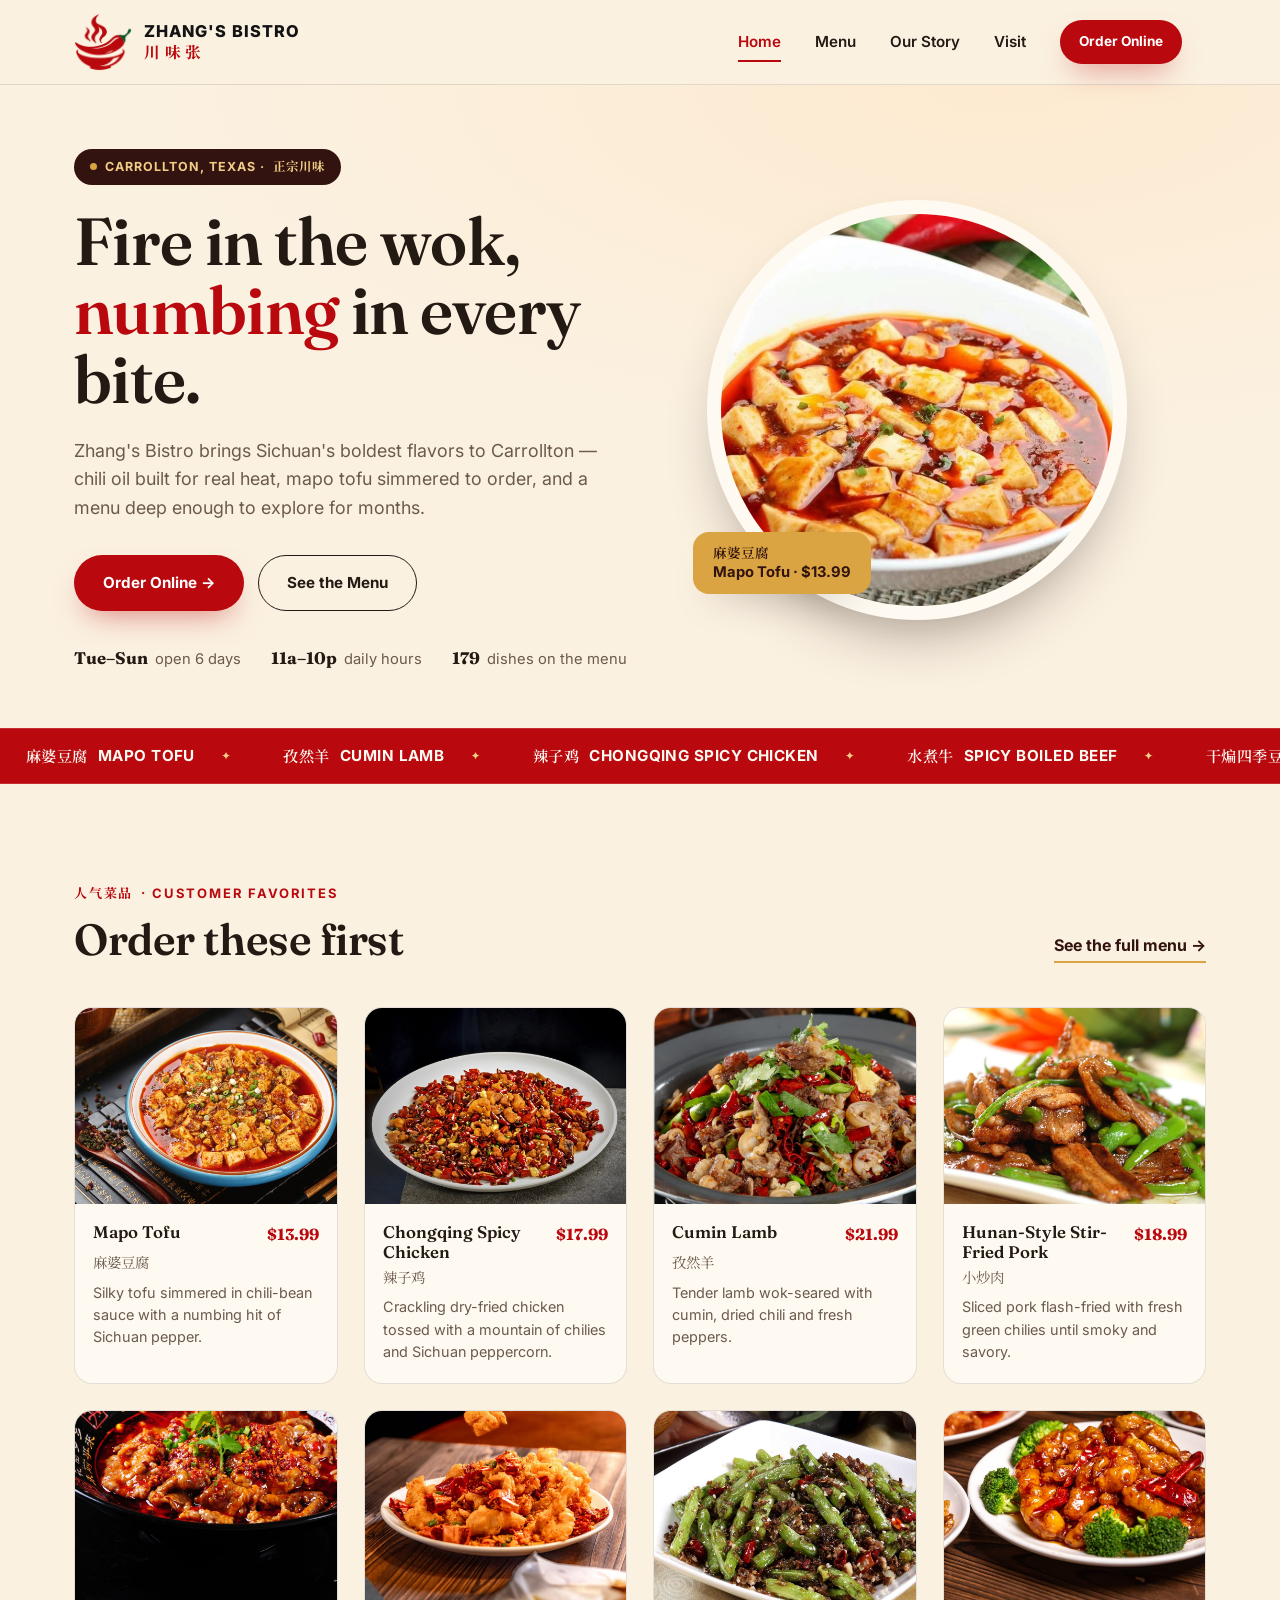
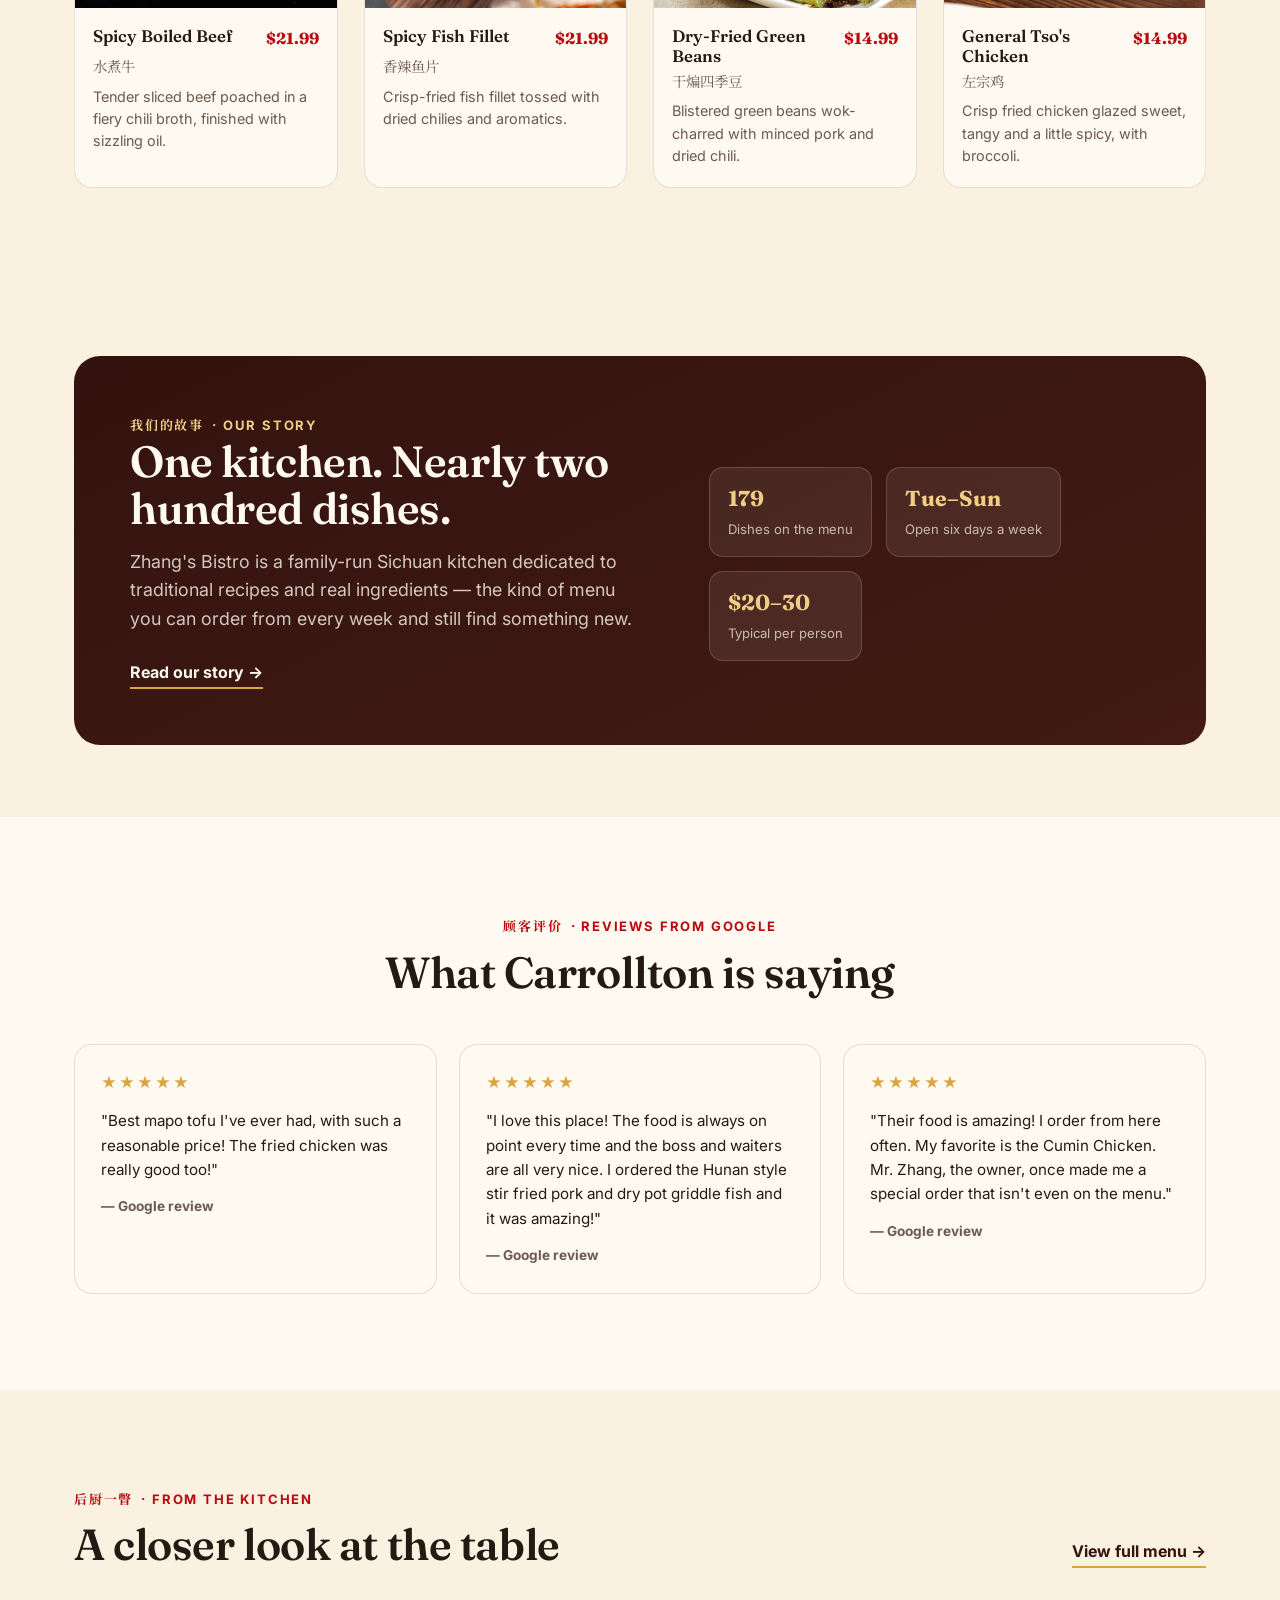
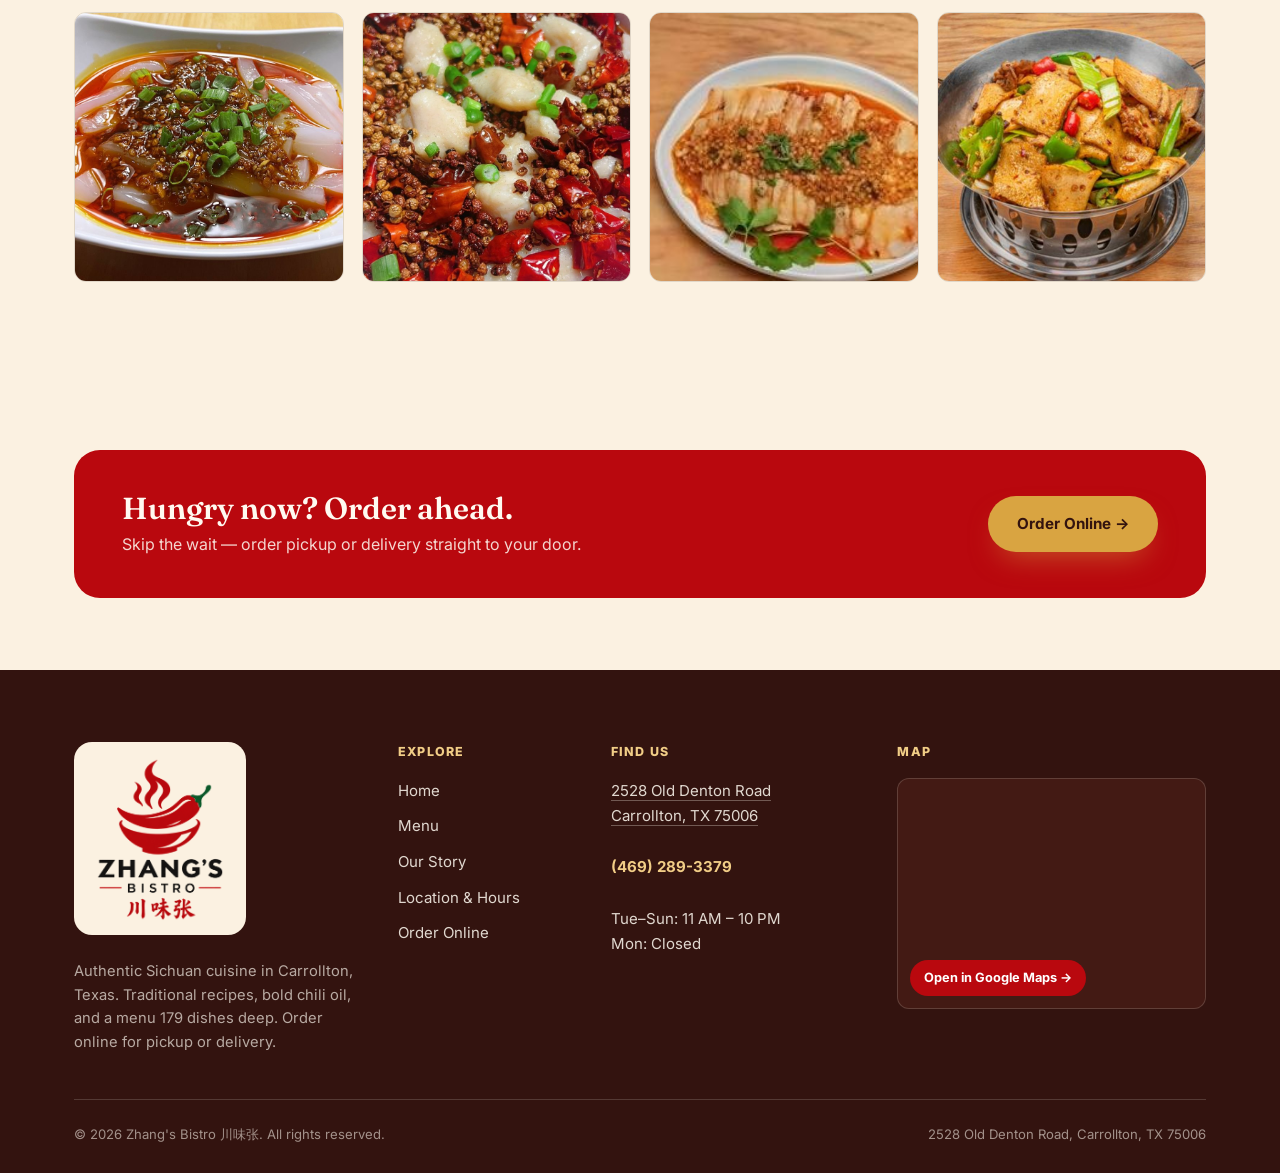
==== index.html @ 2bf32a10 "Add Zhang's Bistro website redesign Static four-page site (home, menu, story, visit) modeled on hans" ====
<!doctype html>
<html lang="en">
<head>
<meta charset="UTF-8" />
<meta name="viewport" content="width=device-width, initial-scale=1.0" />
<title>Zhang's Bistro 川味张 | Authentic Sichuan Cuisine in Carrollton, TX</title>
<meta name="description" content="Zhang's Bistro 川味张 serves bold, authentic Sichuan cuisine in Carrollton, TX — mapo tofu, Chongqing spicy chicken, dry pot and 175+ dishes made to order. Order pickup & delivery online." />
<meta property="og:title" content="Zhang's Bistro 川味张 — Authentic Sichuan Cuisine in Carrollton, TX" />
<meta property="og:description" content="Bold, numbing-spicy Sichuan cooking in Carrollton, TX. 179 dishes, made to order." />
<meta property="og:image" content="assets/img/table-spread.jpg" />
<meta property="og:type" content="website" />
<link rel="icon" type="image/png" href="assets/img/favicon.png" />
<link rel="apple-touch-icon" href="assets/img/apple-touch-icon.png" />
<link rel="preconnect" href="https://fonts.googleapis.com" />
<link rel="preconnect" href="https://fonts.gstatic.com" crossorigin />
<link href="https://fonts.googleapis.com/css2?family=Fraunces:opsz,wght@9..144,500;9..144,600;9..144,700&family=Inter:wght@400;500;600;700;800&family=Noto+Serif+SC:wght@500;600;700&display=swap" rel="stylesheet" />
<link rel="stylesheet" href="css/styles.css" />
</head>
<body>

<header class="site-header">
  <div class="container">
    <a href="index.html" class="brand">
      <img src="assets/img/logo-mark.png" class="brand-logo" alt="" width="239" height="240" />
      <span class="brand-word">
        <strong>Zhang's Bistro</strong>
        <span class="cn">川味张</span>
      </span>
    </a>
    <nav class="main-nav" id="mainNav">
      <a href="index.html" class="is-active">Home</a>
      <a href="menu.html">Menu</a>
      <a href="story.html">Our Story</a>
      <a href="visit.html">Visit</a>
      <a href="https://order.mealkeyway.com/customer/release/index?mid=464632736e67496e446a6e6770706831645a4e5344513d3d#/main" class="btn btn-primary btn-sm" target="_blank" rel="noopener">Order Online</a>
    </nav>
    <div class="header-actions">
      <a href="https://order.mealkeyway.com/customer/release/index?mid=464632736e67496e446a6e6770706831645a4e5344513d3d#/main" class="btn btn-primary btn-sm header-order" target="_blank" rel="noopener">Order Online</a>
      <button class="nav-toggle" id="navToggle" aria-label="Toggle menu" aria-expanded="false">
        <svg viewBox="0 0 24 24" fill="none" stroke="currentColor" stroke-width="2"><line x1="3" y1="6" x2="21" y2="6"/><line x1="3" y1="12" x2="21" y2="12"/><line x1="3" y1="18" x2="21" y2="18"/></svg>
      </button>
    </div>
  </div>
</header>

<section class="hero">
  <div class="container">
    <div class="hero-copy">
      <span class="badge-pill"><span class="dot"></span>CARROLLTON, TEXAS · <span class="cn">正宗川味</span></span>
      <h1>Fire in the wok, <span class="accent">numbing</span> in every bite.</h1>
      <p class="lede">Zhang's Bistro brings Sichuan's boldest flavors to Carrollton — chili oil built for real heat, mapo tofu simmered to order, and a menu deep enough to explore for months.</p>
      <div class="hero-ctas">
        <a href="https://order.mealkeyway.com/customer/release/index?mid=464632736e67496e446a6e6770706831645a4e5344513d3d#/main" class="btn btn-primary" target="_blank" rel="noopener">Order Online →</a>
        <a href="menu.html" class="btn btn-outline">See the Menu</a>
      </div>
      <div class="hero-stats">
        <span class="stat"><strong>Tue–Sun</strong> open 6 days</span>
        <span class="stat"><strong>11a–10p</strong> daily hours</span>
        <span class="stat"><strong>179</strong> dishes on the menu</span>
      </div>
    </div>
    <div class="hero-visual">
      <div class="hero-photo-ring">
        <img src="assets/img/mapo-tofu.jpg" alt="Mapo tofu at Zhang's Bistro, simmered in chili bean sauce" width="1000" height="750" />
      </div>
      <div class="hero-tag"><span class="cn">麻婆豆腐</span><span>Mapo Tofu · $13.99</span></div>
    </div>
  </div>
</section>

<div class="ticker" aria-hidden="true">
  <div class="ticker-track">
    <span><span class="cn">麻婆豆腐</span>MAPO TOFU</span>
    <span><span class="cn">孜然羊</span>CUMIN LAMB</span>
    <span><span class="cn">辣子鸡</span>CHONGQING SPICY CHICKEN</span>
    <span><span class="cn">水煮牛</span>SPICY BOILED BEEF</span>
    <span><span class="cn">干煸四季豆</span>DRY-FRIED GREEN BEANS</span>
    <span><span class="cn">担担面</span>DAN DAN NOODLES</span>
    <span><span class="cn">麻婆豆腐</span>MAPO TOFU</span>
    <span><span class="cn">孜然羊</span>CUMIN LAMB</span>
    <span><span class="cn">辣子鸡</span>CHONGQING SPICY CHICKEN</span>
    <span><span class="cn">水煮牛</span>SPICY BOILED BEEF</span>
    <span><span class="cn">干煸四季豆</span>DRY-FRIED GREEN BEANS</span>
    <span><span class="cn">担担面</span>DAN DAN NOODLES</span>
  </div>
</div>

<section class="section" id="favorites">
  <div class="container">
    <div class="section-head">
      <div>
        <span class="eyebrow"><span class="cn">人气菜品</span> · Customer Favorites</span>
        <h2>Order these first</h2>
      </div>
      <a href="menu.html" class="link-underline">See the full menu →</a>
    </div>

    <div class="dish-grid">
      <article class="dish-card">
        <div class="dish-card-photo">
          <img src="assets/img/dishes/mapo-tofu.jpg" alt="Mapo tofu in chili-bean sauce topped with scallions" loading="lazy" width="1000" height="750" />
        </div>
        <div class="dish-card-body">
          <div class="dish-card-title"><h3>Mapo Tofu</h3><span class="price">$13.99</span></div>
          <p class="dish-card-cn cn">麻婆豆腐</p>
          <p>Silky tofu simmered in chili-bean sauce with a numbing hit of Sichuan pepper.</p>
        </div>
      </article>

      <article class="dish-card">
        <div class="dish-card-photo">
          <img src="assets/img/dishes/chongqing-spicy-chicken.jpg" alt="Chongqing spicy chicken buried in dried red chilies" loading="lazy" width="1000" height="750" />
        </div>
        <div class="dish-card-body">
          <div class="dish-card-title"><h3>Chongqing Spicy Chicken</h3><span class="price">$17.99</span></div>
          <p class="dish-card-cn cn">辣子鸡</p>
          <p>Crackling dry-fried chicken tossed with a mountain of chilies and Sichuan peppercorn.</p>
        </div>
      </article>

      <article class="dish-card">
        <div class="dish-card-photo">
          <img src="assets/img/dishes/cumin-lamb.jpg" alt="Cumin lamb with dried chilies, peppers and cilantro" loading="lazy" width="1000" height="750" />
        </div>
        <div class="dish-card-body">
          <div class="dish-card-title"><h3>Cumin Lamb</h3><span class="price">$21.99</span></div>
          <p class="dish-card-cn cn">孜然羊</p>
          <p>Tender lamb wok-seared with cumin, dried chili and fresh peppers.</p>
        </div>
      </article>

      <article class="dish-card">
        <div class="dish-card-photo">
          <img src="assets/img/dishes/hunan-stir-fried-pork.jpg" alt="Hunan-style stir-fried pork with green chilies" loading="lazy" width="1000" height="750" />
        </div>
        <div class="dish-card-body">
          <div class="dish-card-title"><h3>Hunan-Style Stir-Fried Pork</h3><span class="price">$18.99</span></div>
          <p class="dish-card-cn cn">小炒肉</p>
          <p>Sliced pork flash-fried with fresh green chilies until smoky and savory.</p>
        </div>
      </article>

      <article class="dish-card">
        <div class="dish-card-photo">
          <img src="assets/img/dishes/spicy-boiled-beef.jpg" alt="Spicy boiled beef in red chili broth" loading="lazy" width="1000" height="750" />
        </div>
        <div class="dish-card-body">
          <div class="dish-card-title"><h3>Spicy Boiled Beef</h3><span class="price">$21.99</span></div>
          <p class="dish-card-cn cn">水煮牛</p>
          <p>Tender sliced beef poached in a fiery chili broth, finished with sizzling oil.</p>
        </div>
      </article>

      <article class="dish-card">
        <div class="dish-card-photo">
          <img src="assets/img/dishes/spicy-fish-fillet.jpg" alt="Crisp-fried spicy fish fillet with dried chilies" loading="lazy" width="1000" height="750" />
        </div>
        <div class="dish-card-body">
          <div class="dish-card-title"><h3>Spicy Fish Fillet</h3><span class="price">$21.99</span></div>
          <p class="dish-card-cn cn">香辣鱼片</p>
          <p>Crisp-fried fish fillet tossed with dried chilies and aromatics.</p>
        </div>
      </article>

      <article class="dish-card">
        <div class="dish-card-photo">
          <img src="assets/img/dishes/dry-fried-green-beans.jpg" alt="Dry-fried green beans with minced pork and dried chili" loading="lazy" width="1000" height="750" />
        </div>
        <div class="dish-card-body">
          <div class="dish-card-title"><h3>Dry-Fried Green Beans</h3><span class="price">$14.99</span></div>
          <p class="dish-card-cn cn">干煸四季豆</p>
          <p>Blistered green beans wok-charred with minced pork and dried chili.</p>
        </div>
      </article>

      <article class="dish-card">
        <div class="dish-card-photo">
          <img src="assets/img/dishes/general-tsos-chicken.jpg" alt="General Tso's chicken with broccoli" loading="lazy" width="1000" height="750" />
        </div>
        <div class="dish-card-body">
          <div class="dish-card-title"><h3>General Tso's Chicken</h3><span class="price">$14.99</span></div>
          <p class="dish-card-cn cn">左宗鸡</p>
          <p>Crisp fried chicken glazed sweet, tangy and a little spicy, with broccoli.</p>
        </div>
      </article>
    </div>
  </div>
</section>

<section class="section-tight">
  <div class="container">
    <div class="band-deep story-band">
      <div>
        <span class="eyebrow eyebrow--on-deep"><span class="cn">我们的故事</span> · Our Story</span>
        <h2>One kitchen. Nearly two hundred dishes.</h2>
        <p class="lede">Zhang's Bistro is a family-run Sichuan kitchen dedicated to traditional recipes and real ingredients — the kind of menu you can order from every week and still find something new.</p>
        <a href="story.html" class="link-underline link-underline--light">Read our story →</a>
      </div>
      <div class="story-stats">
        <div class="story-stat"><strong>179</strong><span>Dishes on the menu</span></div>
        <div class="story-stat"><strong>Tue–Sun</strong><span>Open six days a week</span></div>
        <div class="story-stat"><strong>$20–30</strong><span>Typical per person</span></div>
      </div>
    </div>
  </div>
</section>

<section class="section bg-paper">
  <div class="container">
    <div class="section-head-center">
      <span class="eyebrow"><span class="cn">顾客评价</span> · Reviews from Google</span>
      <h2>What Carrollton is saying</h2>
    </div>
    <div class="testimonial-grid">
      <div class="testimonial-card">
        <div class="stars">★★★★★</div>
        <p>"Best mapo tofu I've ever had, with such a reasonable price! The fried chicken was really good too!"</p>
        <cite>— Google review</cite>
      </div>
      <div class="testimonial-card">
        <div class="stars">★★★★★</div>
        <p>"I love this place! The food is always on point every time and the boss and waiters are all very nice. I ordered the Hunan style stir fried pork and dry pot griddle fish and it was amazing!"</p>
        <cite>— Google review</cite>
      </div>
      <div class="testimonial-card">
        <div class="stars">★★★★★</div>
        <p>"Their food is amazing! I order from here often. My favorite is the Cumin Chicken. Mr. Zhang, the owner, once made me a special order that isn't even on the menu."</p>
        <cite>— Google review</cite>
      </div>
    </div>
  </div>
</section>

<section class="section">
  <div class="container">
    <div class="section-head">
      <div>
        <span class="eyebrow"><span class="cn">后厨一瞥</span> · From the Kitchen</span>
        <h2>A closer look at the table</h2>
      </div>
      <a href="menu.html" class="link-underline">View full menu →</a>
    </div>
    <div class="gallery-grid">
      <a href="assets/img/liangfen.jpg" target="_blank" rel="noopener"><img src="assets/img/liangfen.jpg" alt="Sichuan-style liangfen mung bean jelly in chili oil" loading="lazy" /></a>
      <a href="assets/img/fish-fillet-hot-chili-oil.jpg" target="_blank" rel="noopener"><img src="assets/img/fish-fillet-hot-chili-oil.jpg" alt="Fish fillet buried in hot chili oil and Sichuan peppercorn" loading="lazy" /></a>
      <a href="assets/img/sliced-pork-belly.jpg" target="_blank" rel="noopener"><img src="assets/img/sliced-pork-belly.jpg" alt="Sliced pork belly with garlic chili sauce" loading="lazy" /></a>
      <a href="assets/img/dry-pot-tofu.jpg" target="_blank" rel="noopener"><img src="assets/img/dry-pot-tofu.jpg" alt="Dry pot shredded tofu with peppers" loading="lazy" /></a>
    </div>
  </div>
</section>

<section class="section-tight">
  <div class="container">
    <div class="cta-banner">
      <div>
        <h3>Hungry now? Order ahead.</h3>
        <p>Skip the wait — order pickup or delivery straight to your door.</p>
      </div>
      <a href="https://order.mealkeyway.com/customer/release/index?mid=464632736e67496e446a6e6770706831645a4e5344513d3d#/main" class="btn btn-gold" target="_blank" rel="noopener">Order Online →</a>
    </div>
  </div>
</section>

<footer class="site-footer">
  <div class="container">
    <div class="footer-grid">
      <div class="footer-brand">
        <a href="index.html" class="footer-logo"><img src="assets/img/logo-full.png" alt="Zhang's Bistro 川味张" width="560" height="713" loading="lazy" /></a>
        <p>Authentic Sichuan cuisine in Carrollton, Texas. Traditional recipes, bold chili oil, and a menu 179 dishes deep. Order online for pickup or delivery.</p>
      </div>
      <div class="footer-col">
        <h4>Explore</h4>
        <ul>
          <li><a href="index.html">Home</a></li>
          <li><a href="menu.html">Menu</a></li>
          <li><a href="story.html">Our Story</a></li>
          <li><a href="visit.html">Location &amp; Hours</a></li>
          <li><a href="https://order.mealkeyway.com/customer/release/index?mid=464632736e67496e446a6e6770706831645a4e5344513d3d#/main" target="_blank" rel="noopener">Order Online</a></li>
        </ul>
      </div>
      <div class="footer-col">
        <h4>Find Us</h4>
        <address>
          <a href="https://maps.google.com/?cid=12278787416581285066" target="_blank" rel="noopener">2528 Old Denton Road<br />Carrollton, TX 75006</a><br /><br />
          <a class="tel" href="tel:+14692893379">(469) 289-3379</a><br /><br />
          Tue–Sun: 11 AM – 10 PM<br />
          Mon: Closed
        </address>
      </div>
      <div class="footer-col">
        <h4>Map</h4>
        <div class="footer-map">
          <iframe src="https://maps.google.com/maps?cid=12278787416581285066&amp;output=embed" title="Map of Zhang's Bistro, 2528 Old Denton Road, Carrollton, TX" loading="lazy" tabindex="-1" aria-hidden="true" referrerpolicy="no-referrer-when-downgrade"></iframe>
          <a class="footer-map-link" href="https://maps.google.com/?cid=12278787416581285066" target="_blank" rel="noopener" aria-label="Open Zhang's Bistro in Google Maps"><span>Open in Google Maps →</span></a>
        </div>
      </div>
    </div>
    <div class="footer-bottom">
      <span>© 2026 Zhang's Bistro 川味张. All rights reserved.</span>
      <span>2528 Old Denton Road, Carrollton, TX 75006</span>
    </div>
  </div>
</footer>

<script src="js/main.js"></script>
</body>
</html>
---- css/styles.css ----
/* ==========================================================================
   Zhang's Bistro 川味张 — design system
   ========================================================================== */

:root {
  --cream: #fbf1e1;
  --cream-2: #f5e6cd;
  --paper: #fffaf1;
  --ink: #241a14;
  --ink-soft: #6b5a4d;
  --ink-faint: #9c897a;
  --red: #b9080e;
  --red-dark: #8a060b;
  --red-wash: #f6e2df;
  --gold: #d9a441;
  --gold-soft: #f1cd86;
  --deep: #33130f;
  --deep-2: #431a14;
  --white: #ffffff;
  --line: rgba(36, 26, 20, 0.12);
  --line-deep: rgba(255, 250, 241, 0.16);
  --shadow: 0 18px 40px -22px rgba(36, 20, 14, 0.35);
  --shadow-lg: 0 30px 60px -24px rgba(36, 20, 14, 0.45);
  --radius-lg: 26px;
  --radius-md: 18px;
  --radius-sm: 12px;
  --container: 1180px;
  --font-display: "Fraunces", "Noto Serif SC", serif;
  --font-body: "Inter", "Noto Sans SC", system-ui, sans-serif;
  --font-cn: "Noto Serif SC", serif;
}

/* ---------------------------------- reset ---------------------------------- */
*,
*::before,
*::after {
  box-sizing: border-box;
}

html {
  scroll-behavior: smooth;
  overflow-x: hidden;
}

body {
  margin: 0;
  background: var(--cream);
  color: var(--ink);
  font-family: var(--font-body);
  font-size: 16px;
  line-height: 1.6;
  -webkit-font-smoothing: antialiased;
  overflow-x: hidden;
  width: 100%;
}

img {
  max-width: 100%;
  display: block;
}

a {
  color: inherit;
  text-decoration: none;
}

ul {
  margin: 0;
  padding: 0;
  list-style: none;
}

h1, h2, h3, h4, p {
  margin: 0;
}

button {
  font: inherit;
  cursor: pointer;
}

.cn {
  font-family: var(--font-cn);
}

.container {
  width: 100%;
  max-width: var(--container);
  margin: 0 auto;
  padding: 0 24px;
}

section {
  position: relative;
}

/* ---------------------------------- type ---------------------------------- */

.eyebrow {
  display: inline-flex;
  align-items: center;
  gap: 8px;
  font-family: var(--font-body);
  font-size: 13px;
  font-weight: 700;
  letter-spacing: 0.14em;
  text-transform: uppercase;
  color: var(--red);
}

.eyebrow--on-deep {
  color: var(--gold-soft);
}

h1, .h1 {
  font-family: var(--font-display);
  font-weight: 600;
  line-height: 1.04;
  letter-spacing: -0.01em;
  font-size: clamp(2.6rem, 5.2vw, 4.6rem);
}

h2, .h2 {
  font-family: var(--font-display);
  font-weight: 600;
  line-height: 1.08;
  letter-spacing: -0.01em;
  font-size: clamp(2rem, 3.4vw, 2.9rem);
}

h3, .h3 {
  font-family: var(--font-display);
  font-weight: 600;
  line-height: 1.2;
  font-size: clamp(1.2rem, 1.6vw, 1.45rem);
}

.lede {
  font-size: clamp(1.05rem, 1.4vw, 1.2rem);
  color: var(--ink-soft);
  max-width: 46ch;
}

.accent {
  color: var(--red);
}

.accent-gold {
  color: var(--gold);
}

/* ---------------------------------- buttons ---------------------------------- */

.btn {
  display: inline-flex;
  align-items: center;
  justify-content: center;
  gap: 8px;
  padding: 15px 28px;
  border-radius: 999px;
  font-weight: 700;
  font-size: 0.95rem;
  border: 1.5px solid transparent;
  transition: transform 0.18s ease, box-shadow 0.18s ease, background-color 0.18s ease, color 0.18s ease;
  white-space: nowrap;
}

.btn:hover {
  transform: translateY(-2px);
}

.btn-primary {
  background: var(--red);
  color: var(--white);
  box-shadow: 0 14px 30px -12px rgba(185, 8, 14, 0.5);
}

.btn-primary:hover {
  background: var(--red-dark);
}

.btn-outline {
  background: transparent;
  border-color: var(--ink);
  color: var(--ink);
}

.btn-outline:hover {
  background: var(--ink);
  color: var(--cream);
}

.btn-outline-light {
  background: transparent;
  border-color: rgba(255, 250, 241, 0.5);
  color: var(--paper);
}

.btn-outline-light:hover {
  background: var(--paper);
  color: var(--deep);
}

.btn-gold {
  background: var(--gold);
  color: var(--deep);
  box-shadow: 0 14px 30px -12px rgba(217, 164, 65, 0.55);
}

.btn-gold:hover {
  background: var(--gold-soft);
}

.btn-sm {
  padding: 10px 18px;
  font-size: 0.85rem;
}

.link-underline {
  font-weight: 700;
  color: var(--deep);
  border-bottom: 2px solid var(--gold);
  padding-bottom: 2px;
}

.link-underline--light {
  color: var(--paper);
}

/* ---------------------------------- header ---------------------------------- */

.site-header {
  position: sticky;
  top: 0;
  z-index: 100;
  background: rgba(251, 241, 225, 0.97);
  border-bottom: 1px solid var(--line);
}

.site-header .container {
  display: flex;
  align-items: center;
  justify-content: space-between;
  gap: 24px;
  height: 84px;
}

.brand {
  display: flex;
  align-items: center;
  gap: 12px;
  min-width: 0;
  flex: 1 1 auto;
}

.brand-logo {
  width: 58px;
  height: auto;
  flex-shrink: 0;
}

.brand-word {
  display: flex;
  flex-direction: column;
  gap: 2px;
  line-height: 1.1;
  min-width: 0;
  white-space: nowrap;
}

.brand-word strong {
  font-family: var(--font-body);
  font-size: 1.02rem;
  font-weight: 800;
  letter-spacing: 0.06em;
  text-transform: uppercase;
  color: #131313;
}

.brand-word .cn {
  font-size: 0.98rem;
  font-weight: 700;
  letter-spacing: 0.3em;
  color: var(--red);
}

.header-actions {
  flex-shrink: 0;
}

@media (max-width: 480px) {
  .site-header .container {
    height: auto;
    padding: 12px 16px;
    gap: 8px;
  }

  .brand {
    gap: 7px;
  }

  .brand-logo {
    width: 42px;
  }

  .brand-word strong {
    font-size: 0.8rem;
    letter-spacing: 0.03em;
  }

  .brand-word .cn {
    font-size: 0.8rem;
  }

  .header-actions {
    gap: 8px;
    flex-shrink: 0;
  }

  .header-actions .btn-primary.header-order {
    padding: 9px 14px;
    font-size: 0.78rem;
  }

  .nav-toggle {
    width: 36px;
    height: 36px;
  }

  .nav-toggle svg {
    width: 17px;
    height: 17px;
  }
}

.main-nav {
  display: flex;
  align-items: center;
  gap: 34px;
}

.main-nav a:not(.btn) {
  font-weight: 600;
  font-size: 0.95rem;
  color: var(--ink);
  position: relative;
  padding: 6px 0;
}

.main-nav a.is-active {
  color: var(--red);
}

.main-nav a:not(.btn)::after {
  content: "";
  position: absolute;
  left: 0;
  right: 0;
  bottom: -2px;
  height: 2px;
  background: var(--red);
  transform: scaleX(0);
  transform-origin: left;
  transition: transform 0.2s ease;
}

.main-nav a:not(.btn):hover::after,
.main-nav a.is-active::after {
  transform: scaleX(1);
}

.header-actions {
  display: flex;
  align-items: center;
  gap: 18px;
}

.header-actions .btn-primary.header-order {
  display: none;
}

.nav-toggle {
  display: none;
  width: 44px;
  height: 44px;
  border-radius: 50%;
  border: 1.5px solid var(--line);
  background: transparent;
  align-items: center;
  justify-content: center;
}

.nav-toggle svg {
  width: 20px;
  height: 20px;
}

@media (max-width: 900px) {
  .main-nav {
    position: fixed;
    inset: 84px 0 0 0;
    background: var(--cream);
    flex-direction: column;
    justify-content: flex-start;
    align-items: stretch;
    padding: 28px 24px;
    gap: 6px;
    transform: translateX(100%);
    transition: transform 0.28s ease;
    overflow-y: auto;
  }

  .main-nav.is-open {
    transform: translateX(0);
  }

  .main-nav a:not(.btn) {
    padding: 14px 4px;
    border-bottom: 1px solid var(--line);
    font-size: 1.05rem;
  }

  .main-nav .btn {
    margin-top: 14px;
    align-self: flex-start;
  }

  .header-actions .btn-primary.header-order {
    display: inline-flex;
  }

  .nav-toggle {
    display: inline-flex;
  }
}

/* ---------------------------------- hero ---------------------------------- */

.hero {
  padding: 64px 0 56px;
  background: radial-gradient(120% 100% at 78% 0%, #fdead0 0%, var(--cream) 55%);
  overflow: hidden;
}

.hero .container {
  display: grid;
  grid-template-columns: 1.08fr 0.92fr;
  gap: 48px;
  align-items: center;
}

.badge-pill {
  display: inline-flex;
  align-items: center;
  gap: 8px;
  background: var(--deep);
  color: var(--gold-soft);
  padding: 8px 16px;
  border-radius: 999px;
  font-size: 0.78rem;
  font-weight: 700;
  letter-spacing: 0.08em;
  text-transform: uppercase;
  margin-bottom: 22px;
}

.badge-pill .dot {
  width: 7px;
  height: 7px;
  border-radius: 50%;
  background: var(--gold);
}

.hero h1 {
  margin-bottom: 22px;
}

.hero .lede {
  margin-bottom: 32px;
  max-width: 50ch;
}

.hero-ctas {
  display: flex;
  gap: 14px;
  flex-wrap: wrap;
  margin-bottom: 34px;
}

.hero-stats {
  display: flex;
  flex-wrap: wrap;
  gap: 22px 30px;
}

.hero-stats .stat {
  display: flex;
  align-items: baseline;
  gap: 7px;
  font-size: 0.92rem;
  color: var(--ink-soft);
}

.hero-stats strong {
  font-family: var(--font-display);
  color: var(--ink);
  font-size: 1.05rem;
}

.hero-visual {
  position: relative;
  justify-self: center;
}

.hero-photo-ring {
  width: min(420px, 100%);
  aspect-ratio: 1 / 1;
  border-radius: 50%;
  padding: 14px;
  background: var(--paper);
  box-shadow: var(--shadow-lg);
  position: relative;
}

.hero-photo-ring img {
  width: 100%;
  height: 100%;
  object-fit: cover;
  border-radius: 50%;
}

.hero-tag {
  position: absolute;
  left: -14px;
  bottom: 26px;
  background: var(--gold);
  color: var(--deep);
  padding: 12px 20px;
  border-radius: 16px;
  font-weight: 700;
  font-size: 0.92rem;
  box-shadow: var(--shadow);
  display: flex;
  flex-direction: column;
  gap: 2px;
  line-height: 1.3;
}

.hero-tag .cn {
  font-size: 0.85rem;
  font-weight: 600;
}

@media (max-width: 980px) {
  .hero .container {
    grid-template-columns: 1fr;
  }

  .hero-visual {
    order: -1;
    margin-bottom: 8px;
  }

  .hero-photo-ring {
    width: min(320px, 78vw);
  }
}

/* ---------------------------------- ticker ---------------------------------- */

.ticker {
  background: var(--red);
  color: var(--paper);
  overflow: hidden;
  white-space: nowrap;
  border-top: 1px solid rgba(255, 255, 255, 0.15);
  border-bottom: 1px solid rgba(255, 255, 255, 0.15);
}

.ticker-track {
  display: inline-flex;
  align-items: center;
  animation: ticker 34s linear infinite;
  padding: 15px 0;
}

.ticker-track > span {
  display: inline-flex;
  align-items: center;
  font-weight: 700;
  font-size: 0.95rem;
  letter-spacing: 0.03em;
  padding: 0 26px;
  text-transform: uppercase;
}

.ticker-track > span .cn {
  font-weight: 600;
  margin-right: 10px;
  text-transform: none;
}

.ticker-track > span::after {
  content: "✦";
  margin-left: 26px;
  color: var(--gold-soft);
  font-size: 0.75rem;
}

@keyframes ticker {
  from { transform: translateX(0); }
  to { transform: translateX(-50%); }
}

@media (prefers-reduced-motion: reduce) {
  .ticker-track {
    animation: none;
  }
}

/* ---------------------------------- section shells ---------------------------------- */

.section {
  padding: 96px 0;
}

.section-tight {
  padding: 72px 0;
}

.section-head {
  display: flex;
  align-items: flex-end;
  justify-content: space-between;
  gap: 24px;
  margin-bottom: 44px;
  flex-wrap: wrap;
}

.section-head h2 {
  margin-top: 10px;
}

.section-head-center {
  text-align: center;
  max-width: 620px;
  margin: 0 auto 48px;
}

.section-head-center .eyebrow {
  justify-content: center;
}

.section-head-center h2 {
  margin-top: 10px;
}

/* ---------------------------------- dish cards ---------------------------------- */

.dish-grid {
  display: grid;
  grid-template-columns: repeat(4, 1fr);
  gap: 26px;
}

.dish-card {
  background: var(--paper);
  border-radius: var(--radius-md);
  overflow: hidden;
  border: 1px solid var(--line);
  transition: transform 0.22s ease, box-shadow 0.22s ease;
  display: flex;
  flex-direction: column;
}

.dish-card:hover {
  transform: translateY(-6px);
  box-shadow: var(--shadow);
}

.dish-card-photo {
  aspect-ratio: 4 / 3;
  overflow: hidden;
  position: relative;
}

.dish-card-photo img {
  width: 100%;
  height: 100%;
  object-fit: cover;
}

.dish-card-body {
  padding: 18px 18px 20px;
  display: flex;
  flex-direction: column;
  gap: 8px;
  flex: 1;
}

.dish-card-title {
  display: flex;
  justify-content: space-between;
  align-items: flex-start;
  gap: 10px;
}

.dish-card-title h3 {
  font-size: 1.05rem;
}

.dish-card-title .price {
  font-family: var(--font-display);
  font-weight: 700;
  color: var(--red);
  white-space: nowrap;
}

.dish-card-cn {
  font-size: 0.82rem;
  color: var(--ink-faint);
  margin-top: -4px;
}

.dish-card-body p {
  font-size: 0.9rem;
  color: var(--ink-soft);
  line-height: 1.55;
}

@media (max-width: 980px) {
  .dish-grid {
    grid-template-columns: repeat(2, 1fr);
  }
}

@media (max-width: 560px) {
  .dish-grid {
    grid-template-columns: 1fr;
  }
}

/* ---------------------------------- deep band (story / cta) ---------------------------------- */

.band-deep {
  background: linear-gradient(155deg, var(--deep) 0%, var(--deep-2) 100%);
  color: var(--paper);
  border-radius: var(--radius-lg);
}

.story-band {
  padding: 56px;
  display: grid;
  grid-template-columns: 1.1fr 0.9fr;
  gap: 40px;
  align-items: center;
}

.story-band .lede {
  color: rgba(255, 250, 241, 0.78);
}

.story-band h2 {
  color: var(--paper);
  margin-bottom: 16px;
}

.story-stats {
  display: flex;
  gap: 14px;
  flex-wrap: wrap;
  margin-top: 26px;
}

.story-stat {
  background: rgba(255, 250, 241, 0.08);
  border: 1px solid var(--line-deep);
  border-radius: 14px;
  padding: 14px 18px;
  min-width: 128px;
}

.story-stat strong {
  display: block;
  font-family: var(--font-display);
  color: var(--gold-soft);
  font-size: 1.35rem;
}

.story-stat span {
  font-size: 0.82rem;
  color: rgba(255, 250, 241, 0.7);
}

.story-band .link-underline {
  display: inline-block;
  margin-top: 26px;
}

@media (max-width: 900px) {
  .story-band {
    grid-template-columns: 1fr;
    padding: 40px 26px;
  }
}

/* ---------------------------------- testimonials ---------------------------------- */

.testimonial-grid {
  display: grid;
  grid-template-columns: repeat(3, 1fr);
  gap: 22px;
}

.testimonial-card {
  background: var(--paper);
  border: 1px solid var(--line);
  border-radius: var(--radius-md);
  padding: 26px;
  display: flex;
  flex-direction: column;
  gap: 14px;
}

.stars {
  color: var(--gold);
  letter-spacing: 2px;
  font-size: 0.95rem;
}

.testimonial-card p {
  font-size: 0.95rem;
  color: var(--ink);
  line-height: 1.6;
}

.testimonial-card cite {
  font-style: normal;
  font-weight: 700;
  font-size: 0.85rem;
  color: var(--ink-soft);
}

@media (max-width: 900px) {
  .testimonial-grid {
    grid-template-columns: 1fr;
  }
}

/* ---------------------------------- gallery ---------------------------------- */

.gallery-grid {
  display: grid;
  grid-template-columns: repeat(4, 1fr);
  gap: 18px;
}

.gallery-grid a {
  display: block;
  border-radius: var(--radius-sm);
  overflow: hidden;
  aspect-ratio: 1 / 1;
  border: 1px solid var(--line);
}

.gallery-grid img {
  width: 100%;
  height: 100%;
  object-fit: cover;
  transition: transform 0.4s ease;
}

.gallery-grid a:hover img {
  transform: scale(1.06);
}

@media (max-width: 900px) {
  .gallery-grid {
    grid-template-columns: repeat(2, 1fr);
  }
}

/* ---------------------------------- footer ---------------------------------- */

.site-footer {
  background: var(--deep);
  color: rgba(255, 250, 241, 0.85);
  padding: 72px 0 28px;
}

.footer-grid {
  display: grid;
  grid-template-columns: 1.15fr 0.7fr 1fr 1.25fr;
  gap: 40px;
  padding-bottom: 44px;
  border-bottom: 1px solid var(--line-deep);
}

.footer-logo {
  display: inline-block;
  background: var(--cream);
  border-radius: var(--radius-md);
  padding: 16px 22px 14px;
}

.footer-logo img {
  width: 128px;
  height: auto;
}

.footer-brand p {
  font-size: 0.92rem;
  line-height: 1.6;
  max-width: 34ch;
  color: rgba(255, 250, 241, 0.65);
  margin-top: 18px;
}

.footer-col address a:not(.tel) {
  color: inherit;
  border-bottom: 1px solid rgba(255, 250, 241, 0.3);
}

.footer-col address a:not(.tel):hover {
  color: var(--gold-soft);
  border-color: var(--gold-soft);
}

.footer-map {
  position: relative;
  display: block;
  border-radius: var(--radius-sm);
  overflow: hidden;
  aspect-ratio: 4 / 3;
  background: var(--deep-2);
  border: 1px solid var(--line-deep);
}

.footer-map iframe {
  width: 100%;
  height: 100%;
  border: 0;
  pointer-events: none;
}

.footer-map-link {
  position: absolute;
  inset: 0;
  display: flex;
  align-items: flex-end;
  justify-content: flex-start;
  padding: 12px;
  transition: background-color 0.2s ease;
}

.footer-map-link span {
  background: var(--red);
  color: var(--white);
  font-size: 0.8rem;
  font-weight: 700;
  padding: 8px 14px;
  border-radius: 999px;
  box-shadow: var(--shadow);
  transition: transform 0.2s ease;
}

.footer-map-link:hover {
  background: rgba(51, 19, 15, 0.12);
}

.footer-map-link:hover span {
  transform: translateY(-2px);
}

.footer-map-link:focus-visible {
  outline: 3px solid var(--gold-soft);
  outline-offset: -3px;
}

.footer-col h4 {
  font-family: var(--font-body);
  font-size: 0.78rem;
  font-weight: 800;
  letter-spacing: 0.1em;
  text-transform: uppercase;
  color: var(--gold-soft);
  margin-bottom: 16px;
}

.footer-col ul li {
  margin-bottom: 10px;
}

.footer-col ul a {
  font-size: 0.94rem;
  color: rgba(255, 250, 241, 0.85);
}

.footer-col ul a:hover {
  color: var(--gold-soft);
}

.footer-col address {
  font-style: normal;
  font-size: 0.94rem;
  line-height: 1.7;
}

.footer-col .tel {
  color: var(--gold-soft);
  font-weight: 700;
}

.footer-bottom {
  display: flex;
  justify-content: space-between;
  align-items: center;
  flex-wrap: wrap;
  gap: 10px;
  padding-top: 24px;
  font-size: 0.82rem;
  color: rgba(255, 250, 241, 0.55);
}

.footer-bottom a {
  color: rgba(255, 250, 241, 0.55);
}

.footer-bottom a:hover {
  color: var(--gold-soft);
}

@media (max-width: 1100px) {
  .footer-grid {
    grid-template-columns: 1fr 1fr;
    gap: 36px;
  }
}

@media (max-width: 640px) {
  .footer-grid {
    grid-template-columns: 1fr;
    gap: 32px;
  }
}

/* ---------------------------------- cta banner ---------------------------------- */

.cta-banner {
  background: var(--red);
  border-radius: var(--radius-lg);
  padding: 40px 48px;
  display: flex;
  align-items: center;
  justify-content: space-between;
  gap: 24px;
  flex-wrap: wrap;
  color: var(--paper);
}

.cta-banner h3 {
  color: var(--paper);
  font-size: clamp(1.4rem, 2.4vw, 1.9rem);
}

.cta-banner p {
  color: rgba(255, 250, 241, 0.85);
  margin-top: 6px;
}

/* ---------------------------------- page hero (interior pages) ---------------------------------- */

.page-hero {
  padding: 64px 0 48px;
  background: radial-gradient(120% 140% at 50% 0%, #fdead0 0%, var(--cream) 60%);
  text-align: center;
}

.page-hero .eyebrow {
  justify-content: center;
}

.page-hero h1 {
  margin: 14px auto 18px;
  max-width: 18ch;
}

.page-hero .lede {
  margin: 0 auto 28px;
  max-width: 56ch;
  text-align: center;
}

.page-hero-ctas {
  display: flex;
  justify-content: center;
  gap: 14px;
  flex-wrap: wrap;
}

/* ---------------------------------- menu page ---------------------------------- */

.menu-jump {
  position: sticky;
  top: 84px;
  z-index: 40;
  background: var(--cream);
  border-bottom: 1px solid var(--line);
  padding: 16px 0;
}

.menu-jump-list {
  display: flex;
  gap: 10px;
  overflow-x: auto;
  scrollbar-width: none;
  padding-bottom: 2px;
}

.menu-jump-list::-webkit-scrollbar {
  display: none;
}

.menu-jump-list a {
  flex-shrink: 0;
  padding: 9px 16px;
  border-radius: 999px;
  border: 1.5px solid var(--line);
  font-size: 0.85rem;
  font-weight: 700;
  color: var(--ink-soft);
  white-space: nowrap;
}

.menu-jump-list a:hover,
.menu-jump-list a.is-active {
  border-color: var(--red);
  color: var(--red);
  background: var(--red-wash);
}

.menu-categories {
  columns: 3;
  column-gap: 26px;
  padding: 64px 0 20px;
}

@media (max-width: 1100px) {
  .menu-categories {
    columns: 2;
  }
}

@media (max-width: 700px) {
  .menu-categories {
    columns: 1;
  }
}

.menu-category {
  break-inside: avoid;
  margin-bottom: 26px;
  display: inline-block;
  width: 100%;
  background: var(--paper);
  border-radius: var(--radius-md);
  border: 1px solid var(--line);
  overflow: hidden;
}

.menu-category-head {
  background: var(--deep);
  color: var(--paper);
  padding: 14px 20px;
  display: flex;
  align-items: center;
  justify-content: space-between;
  font-family: var(--font-display);
  font-weight: 700;
  font-size: 1.05rem;
}

.menu-category-head .cn {
  color: var(--gold-soft);
  font-size: 0.95rem;
}

.menu-item-list {
  padding: 6px 20px 16px;
}

.menu-item {
  display: flex;
  align-items: baseline;
  justify-content: space-between;
  gap: 10px;
  padding: 12px 0;
  border-bottom: 1px dashed var(--line);
}

.menu-item:last-child {
  border-bottom: none;
}

.menu-item-name {
  display: flex;
  flex-direction: column;
  gap: 3px;
}

.menu-item-en {
  font-weight: 600;
  font-size: 0.96rem;
  display: flex;
  align-items: center;
  gap: 8px;
  flex-wrap: wrap;
}

.menu-item-cn {
  font-size: 0.86rem;
  font-weight: 500;
  color: var(--ink-soft);
  letter-spacing: 0.04em;
}

.menu-item.is-sold-out .menu-item-name,
.menu-item.is-sold-out .menu-item-cn,
.menu-item.is-sold-out .menu-item-price {
  color: var(--ink-faint);
}

.pop-flag {
  font-size: 0.62rem;
  font-weight: 800;
  letter-spacing: 0.04em;
  text-transform: uppercase;
  color: var(--red);
  background: var(--red-wash);
  padding: 2px 7px;
  border-radius: 999px;
}

.soldout-flag {
  font-size: 0.62rem;
  font-weight: 800;
  letter-spacing: 0.04em;
  text-transform: uppercase;
  color: var(--ink-faint);
  background: var(--line);
  padding: 2px 7px;
  border-radius: 999px;
}

.menu-item-price {
  font-family: var(--font-display);
  font-weight: 700;
  color: var(--red);
  white-space: nowrap;
}

.menu-note {
  max-width: var(--container);
  margin: 0 auto;
  padding: 0 24px 10px;
  color: var(--ink-faint);
  font-size: 0.85rem;
}

/* ---------------------------------- story page ---------------------------------- */

.story-hero {
  padding: 30px 0 80px;
}

.story-hero .container {
  display: grid;
  grid-template-columns: 1fr 1fr;
  gap: 50px;
  align-items: center;
}

.story-copy p {
  margin-bottom: 18px;
  color: var(--ink-soft);
}

.story-copy blockquote {
  margin: 26px 0;
  padding-left: 18px;
  border-left: 3px solid var(--red);
}

.story-copy blockquote p.cn {
  font-size: 1.15rem;
  color: var(--ink);
  margin-bottom: 4px;
}

.story-copy blockquote span {
  font-size: 0.88rem;
  color: var(--ink-faint);
}

.story-photo {
  position: relative;
  border-radius: var(--radius-lg);
  overflow: hidden;
  box-shadow: var(--shadow-lg);
}

.story-photo img {
  width: 100%;
  height: 100%;
  object-fit: cover;
}

.story-photo .hero-tag {
  left: auto;
  right: 20px;
  bottom: 20px;
}

@media (max-width: 900px) {
  .story-hero .container {
    grid-template-columns: 1fr;
  }
}

.timeline-grid {
  display: grid;
  grid-template-columns: repeat(3, 1fr);
  gap: 20px;
}

.timeline-card {
  background: var(--paper);
  border: 1px solid var(--line);
  border-radius: var(--radius-md);
  padding: 22px;
}

.timeline-card .tag {
  color: var(--red);
  font-weight: 800;
  font-size: 0.8rem;
  letter-spacing: 0.05em;
  text-transform: uppercase;
}

.timeline-card h3 {
  margin: 10px 0 8px;
}

.timeline-card p {
  color: var(--ink-soft);
  font-size: 0.92rem;
}

@media (max-width: 900px) {
  .timeline-grid {
    grid-template-columns: 1fr;
  }
}

/* ---------------------------------- visit page ---------------------------------- */

.visit-grid {
  display: grid;
  grid-template-columns: 1fr 1fr;
  gap: 44px;
  align-items: start;
}

.visit-card {
  background: var(--paper);
  border: 1px solid var(--line);
  border-radius: var(--radius-md);
  padding: 30px;
  margin-bottom: 20px;
}

.visit-card h3 {
  margin-bottom: 14px;
}

.visit-card .row {
  display: flex;
  justify-content: space-between;
  gap: 12px;
  padding: 8px 0;
  border-bottom: 1px dashed var(--line);
  font-size: 0.95rem;
}

.visit-card .row > :last-child {
  text-align: right;
  white-space: nowrap;
}

.visit-card .row:last-child {
  border-bottom: none;
}

.visit-card .row .day {
  color: var(--ink-soft);
}

.visit-card .row .closed {
  color: var(--red);
  font-weight: 700;
}

.map-frame {
  border-radius: var(--radius-lg);
  overflow: hidden;
  border: 1px solid var(--line);
  box-shadow: var(--shadow);
  aspect-ratio: 4 / 3.2;
}

.map-frame iframe {
  width: 100%;
  height: 100%;
  border: 0;
}

@media (max-width: 900px) {
  .visit-grid {
    grid-template-columns: 1fr;
  }
}

/* ---------------------------------- misc ---------------------------------- */

.bg-paper {
  background: var(--paper);
}

.bg-cream-2 {
  background: var(--cream-2);
}

.divider-space {
  height: 96px;
}

@media (max-width: 700px) {
  .section {
    padding: 64px 0;
  }

  .story-band {
    border-radius: var(--radius-md);
  }

  .cta-banner {
    padding: 30px 26px;
    text-align: center;
    justify-content: center;
  }
}
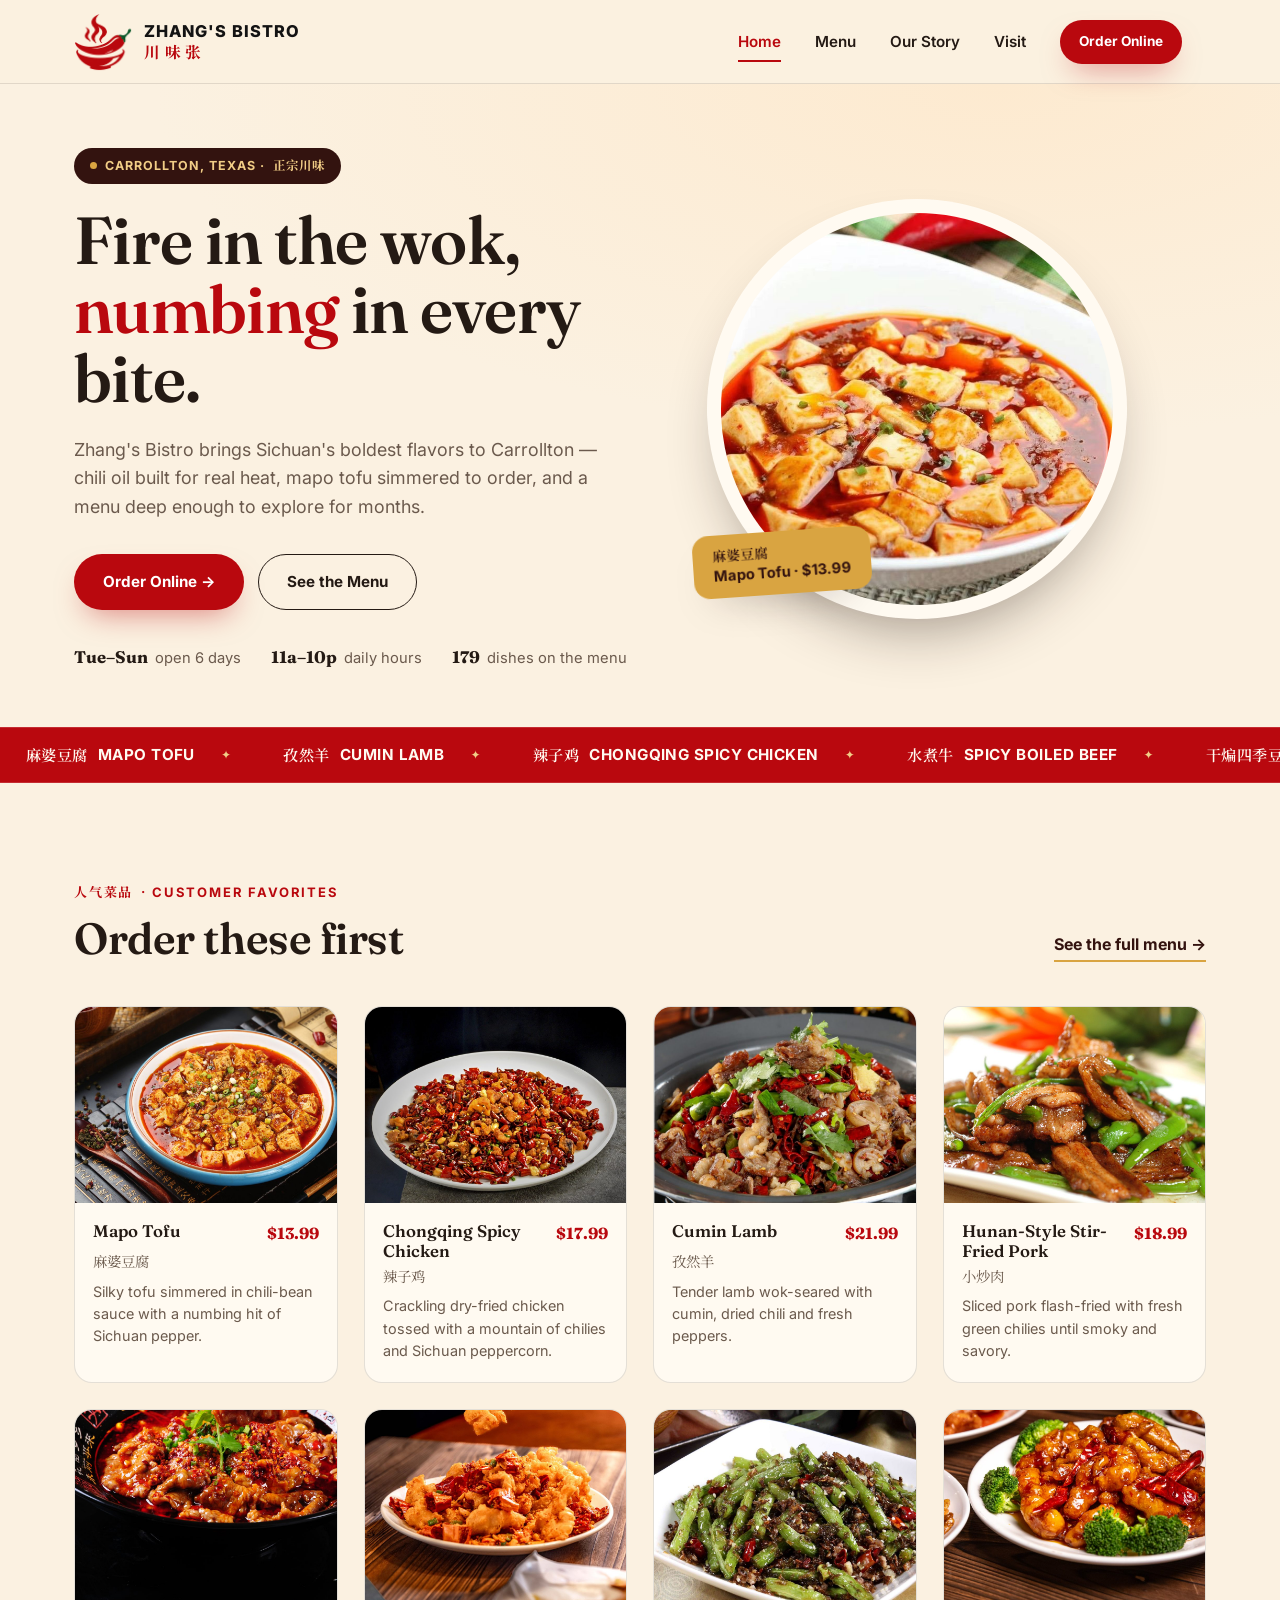
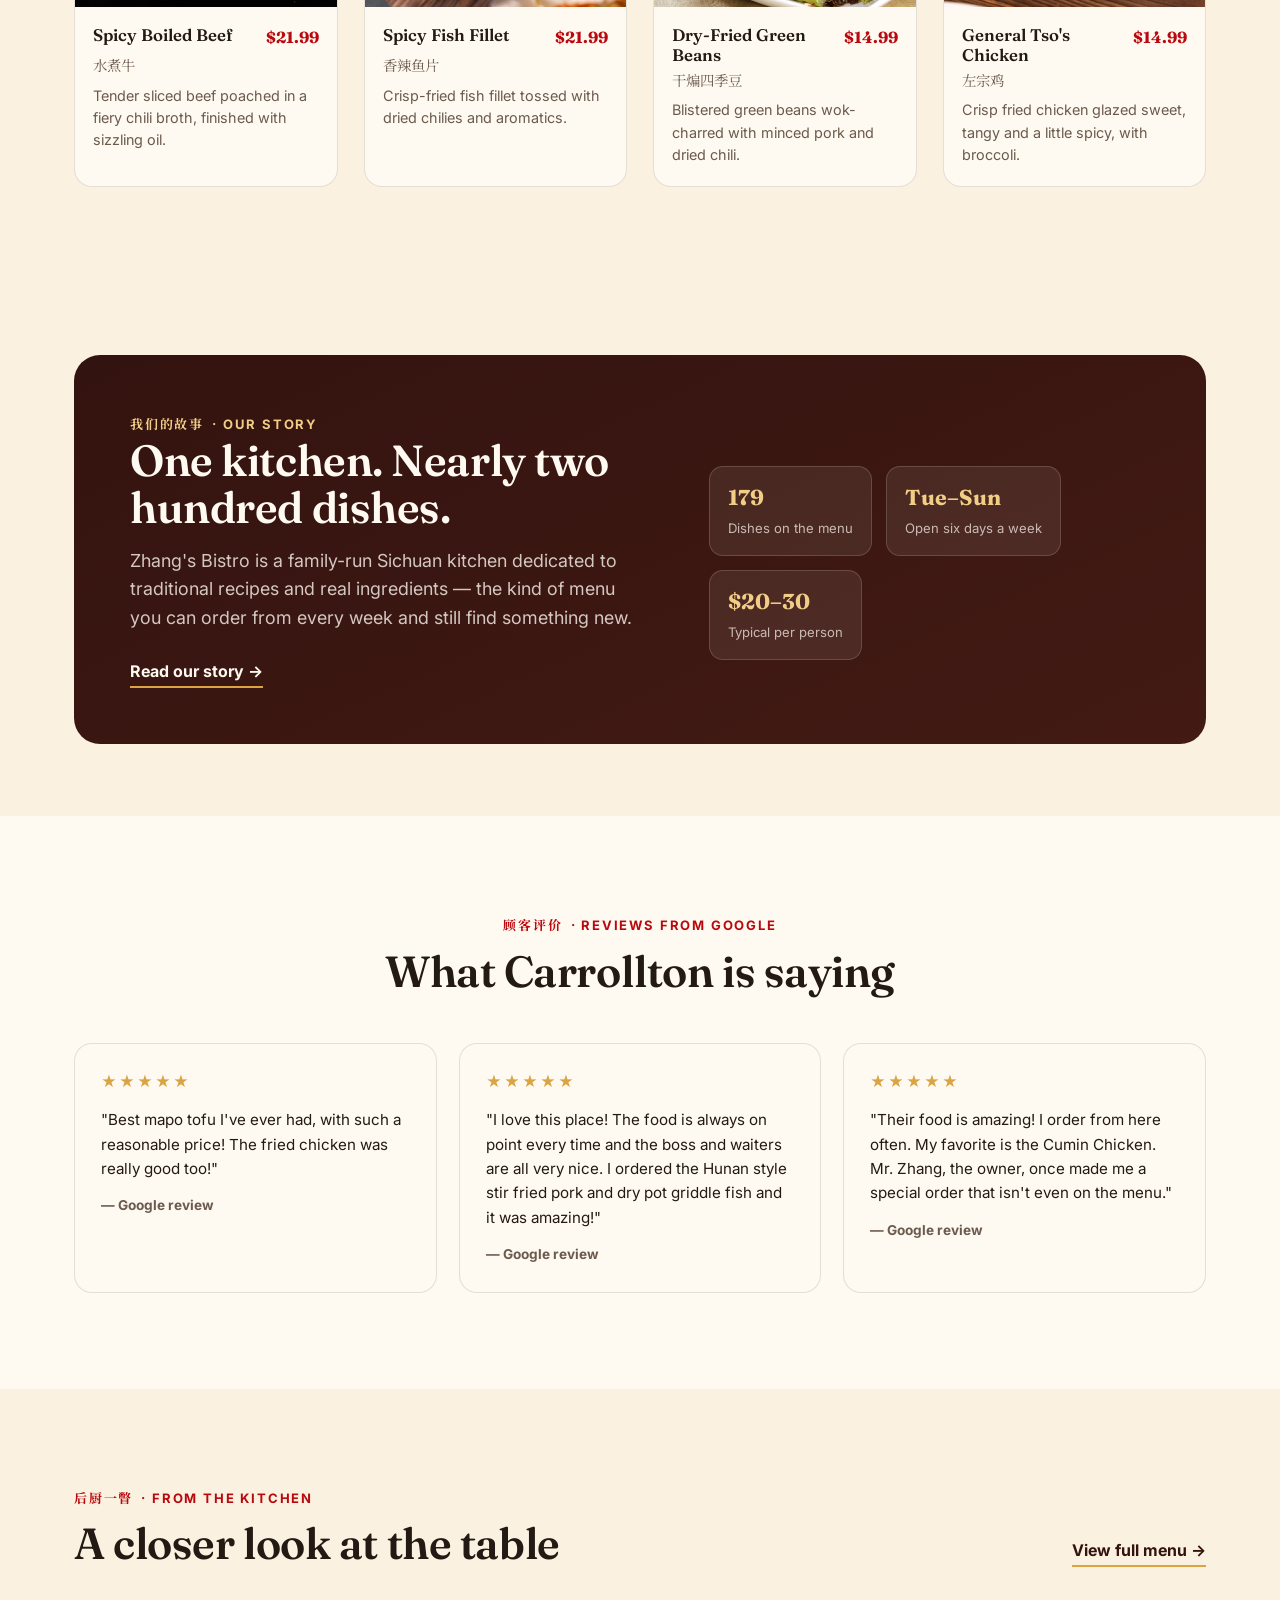
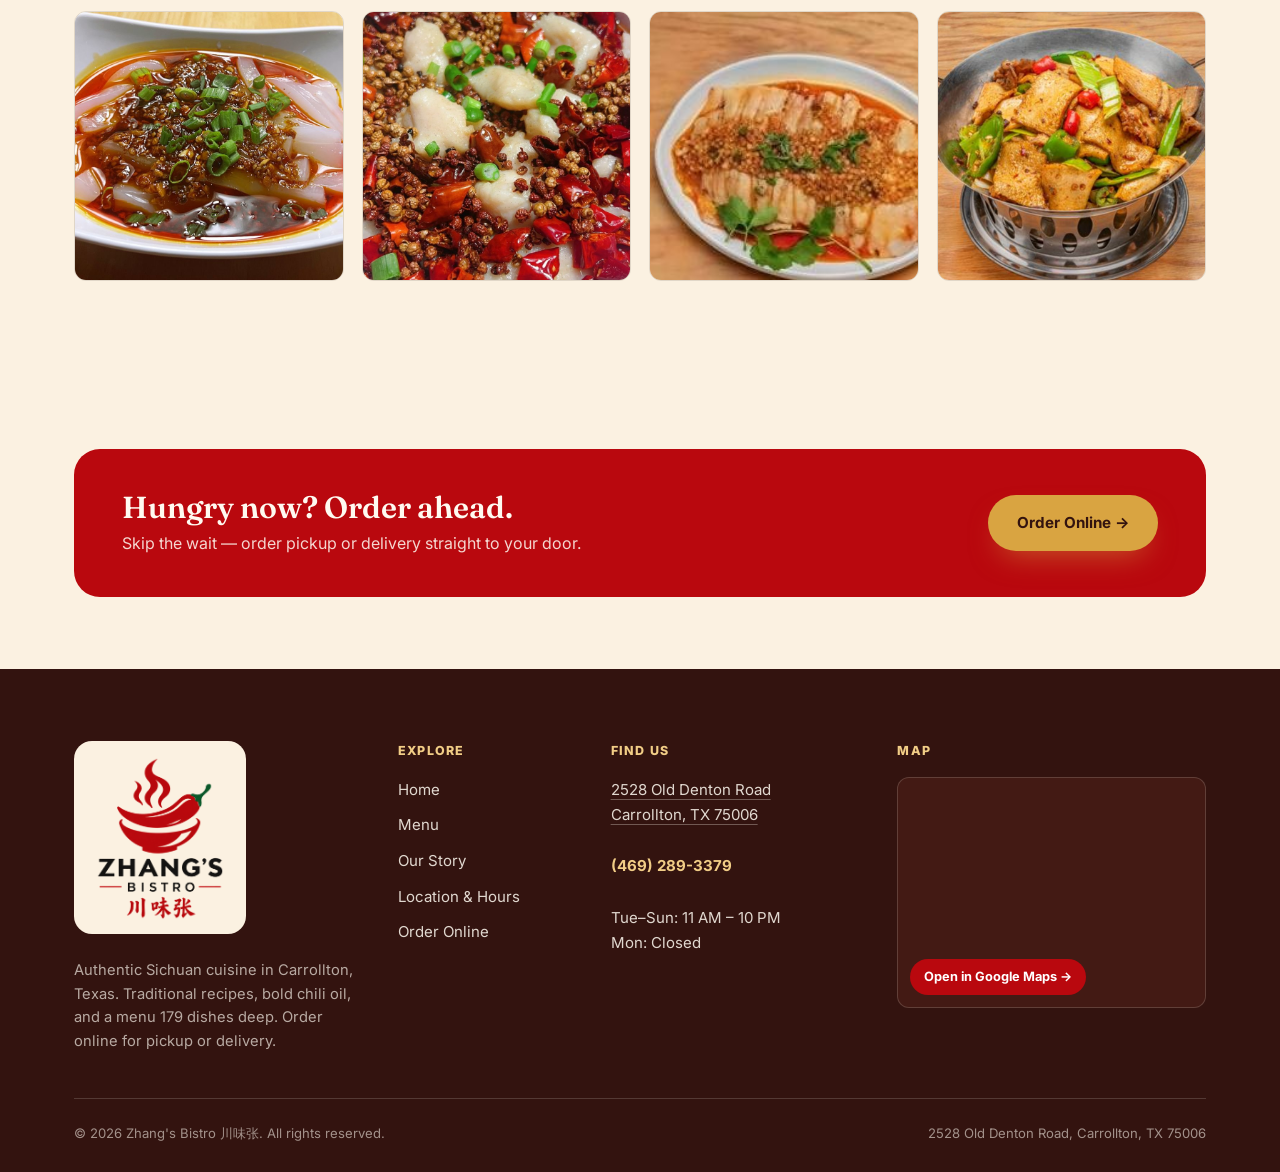
==== commit 1fafa348: "Fix menu scrolling and sticky header; animate hero; refresh story page The menu pill bar's scrollInt" ====
--- a/index.html
+++ b/index.html
@@ -14,7 +14,7 @@
 <link rel="preconnect" href="https://fonts.googleapis.com" />
 <link rel="preconnect" href="https://fonts.gstatic.com" crossorigin />
 <link href="https://fonts.googleapis.com/css2?family=Fraunces:opsz,wght@9..144,500;9..144,600;9..144,700&family=Inter:wght@400;500;600;700;800&family=Noto+Serif+SC:wght@500;600;700&display=swap" rel="stylesheet" />
-<link rel="stylesheet" href="css/styles.css" />
+<link rel="stylesheet" href="css/styles.css?v=8" />
 </head>
 <body>
 
@@ -62,6 +62,7 @@
     <div class="hero-visual">
       <div class="hero-photo-ring">
         <img src="assets/img/mapo-tofu.jpg" alt="Mapo tofu at Zhang's Bistro, simmered in chili bean sauce" width="1000" height="750" />
+        <div class="hero-steam" aria-hidden="true"><span></span><span></span><span></span></div>
       </div>
       <div class="hero-tag"><span class="cn">麻婆豆腐</span><span>Mapo Tofu · $13.99</span></div>
     </div>
@@ -302,6 +303,6 @@
   </div>
 </footer>
 
-<script src="js/main.js"></script>
+<script src="js/main.js?v=8"></script>
 </body>
 </html>
--- a/css/styles.css
+++ b/css/styles.css
@@ -25,6 +25,7 @@
   --radius-md: 18px;
   --radius-sm: 12px;
   --container: 1180px;
+  --header-h: 84px;
   --font-display: "Fraunces", "Noto Serif SC", serif;
   --font-body: "Inter", "Noto Sans SC", system-ui, sans-serif;
   --font-cn: "Noto Serif SC", serif;
@@ -39,7 +40,6 @@
 
 html {
   scroll-behavior: smooth;
-  overflow-x: hidden;
 }
 
 body {
@@ -50,8 +50,12 @@
   font-size: 16px;
   line-height: 1.6;
   -webkit-font-smoothing: antialiased;
-  overflow-x: hidden;
-  width: 100%;
+}
+
+@media (max-width: 480px) {
+  :root {
+    --header-h: 66px;
+  }
 }
 
 img {
@@ -234,7 +238,7 @@
   top: 0;
   z-index: 100;
   background: rgba(251, 241, 225, 0.97);
-  border-bottom: 1px solid var(--line);
+  box-shadow: inset 0 -1px 0 var(--line);
 }
 
 .site-header .container {
@@ -242,7 +246,7 @@
   align-items: center;
   justify-content: space-between;
   gap: 24px;
-  height: 84px;
+  height: var(--header-h);
 }
 
 .brand {
@@ -290,8 +294,7 @@
 
 @media (max-width: 480px) {
   .site-header .container {
-    height: auto;
-    padding: 12px 16px;
+    padding: 0 16px;
     gap: 8px;
   }
 
@@ -398,20 +401,25 @@
 @media (max-width: 900px) {
   .main-nav {
     position: fixed;
-    inset: 84px 0 0 0;
+    inset: var(--header-h) 0 0 0;
     background: var(--cream);
     flex-direction: column;
     justify-content: flex-start;
     align-items: stretch;
     padding: 28px 24px;
     gap: 6px;
-    transform: translateX(100%);
-    transition: transform 0.28s ease;
+    opacity: 0;
+    visibility: hidden;
+    transform: translateY(-10px);
+    transition: opacity 0.22s ease, transform 0.22s ease, visibility 0s linear 0.22s;
     overflow-y: auto;
   }
 
   .main-nav.is-open {
-    transform: translateX(0);
+    opacity: 1;
+    visibility: visible;
+    transform: none;
+    transition: opacity 0.22s ease, transform 0.22s ease, visibility 0s;
   }
 
   .main-nav a:not(.btn) {
@@ -551,6 +559,79 @@
   font-weight: 600;
 }
 
+/* Hero motion, modeled on hansnoodle.com: floating dish, rising steam, pop-in labels. */
+.badge-pill {
+  animation: pop 0.6s ease both;
+}
+
+.hero-photo-ring {
+  animation: dish-float 7s ease-in-out infinite;
+}
+
+.hero-steam {
+  position: absolute;
+  top: 34%;
+  left: 50%;
+  width: 150px;
+  height: 100px;
+  transform: translateX(-50%);
+  pointer-events: none;
+}
+
+.hero-steam span {
+  position: absolute;
+  bottom: 0;
+  border-radius: 50%;
+  background: #fff;
+  filter: blur(8px);
+  opacity: 0;
+  animation: steam 4.2s ease-in-out infinite;
+}
+
+.hero-steam span:nth-child(1) { left: 18px; width: 24px; height: 82px; }
+.hero-steam span:nth-child(2) { left: 64px; width: 22px; height: 76px; animation-delay: 0.9s; }
+.hero-steam span:nth-child(3) { left: 108px; width: 20px; height: 70px; animation-delay: 1.9s; }
+
+.hero-tag {
+  transform: rotate(-4deg);
+  animation: tag-pop 0.7s 0.35s cubic-bezier(0.34, 1.56, 0.64, 1) both;
+}
+
+@keyframes dish-float {
+  0%, 100% { transform: translateY(0) rotate(-2deg); }
+  50% { transform: translateY(-14px) rotate(2deg); }
+}
+
+@keyframes steam {
+  0% { transform: translateY(0) scaleX(1); opacity: 0; }
+  25% { opacity: 0.9; }
+  100% { transform: translateY(-70px) scaleX(1.5); opacity: 0; }
+}
+
+@keyframes pop {
+  0% { transform: scale(0.86); opacity: 0; }
+  60% { transform: scale(1.04); opacity: 1; }
+  100% { transform: scale(1); }
+}
+
+@keyframes tag-pop {
+  0% { transform: rotate(-4deg) scale(0.6); opacity: 0; }
+  60% { transform: rotate(-4deg) scale(1.06); opacity: 1; }
+  100% { transform: rotate(-4deg) scale(1); }
+}
+
+@media (prefers-reduced-motion: reduce) {
+  .badge-pill,
+  .hero-photo-ring,
+  .hero-tag {
+    animation: none;
+  }
+
+  .hero-steam {
+    display: none;
+  }
+}
+
 @media (max-width: 980px) {
   .hero .container {
     grid-template-columns: 1fr;
@@ -917,13 +998,16 @@
 }
 
 .footer-col address a:not(.tel) {
+  display: inline-block;
   color: inherit;
-  border-bottom: 1px solid rgba(255, 250, 241, 0.3);
+  text-decoration: underline;
+  text-decoration-color: rgba(255, 250, 241, 0.3);
+  text-underline-offset: 4px;
 }
 
 .footer-col address a:not(.tel):hover {
   color: var(--gold-soft);
-  border-color: var(--gold-soft);
+  text-decoration-color: var(--gold-soft);
 }
 
 .footer-map {
@@ -1102,7 +1186,7 @@
 
 .menu-jump {
   position: sticky;
-  top: 84px;
+  top: var(--header-h);
   z-index: 40;
   background: var(--cream);
   border-bottom: 1px solid var(--line);
@@ -1110,6 +1194,7 @@
 }
 
 .menu-jump-list {
+  position: relative;
   display: flex;
   gap: 10px;
   overflow-x: auto;
@@ -1159,6 +1244,7 @@
 
 .menu-category {
   break-inside: avoid;
+  scroll-margin-top: calc(var(--header-h) + 92px);
   margin-bottom: 26px;
   display: inline-block;
   width: 100%;
@@ -1267,6 +1353,10 @@
   font-size: 0.85rem;
 }
 
+.menu-note a {
+  white-space: nowrap;
+}
+
 /* ---------------------------------- story page ---------------------------------- */
 
 .story-hero {
@@ -1277,12 +1367,16 @@
   display: grid;
   grid-template-columns: 1fr 1fr;
   gap: 50px;
-  align-items: center;
+  align-items: stretch;
 }
 
 .story-copy p {
   margin-bottom: 18px;
   color: var(--ink-soft);
+}
+
+.story-copy > :last-child {
+  margin-bottom: 0;
 }
 
 .story-copy blockquote {
@@ -1304,15 +1398,20 @@
 
 .story-photo {
   position: relative;
+  min-height: 420px;
   border-radius: var(--radius-lg);
   overflow: hidden;
   box-shadow: var(--shadow-lg);
 }
 
+/* Absolutely positioned so the photo fills the row the text defines instead of setting its height. */
 .story-photo img {
+  position: absolute;
+  inset: 0;
   width: 100%;
   height: 100%;
   object-fit: cover;
+  object-position: center 40%;
 }
 
 .story-photo .hero-tag {
@@ -1325,11 +1424,16 @@
   .story-hero .container {
     grid-template-columns: 1fr;
   }
+
+  .story-photo {
+    min-height: 0;
+    aspect-ratio: 4 / 5;
+  }
 }
 
 .timeline-grid {
   display: grid;
-  grid-template-columns: repeat(3, 1fr);
+  grid-template-columns: repeat(4, 1fr);
   gap: 20px;
 }
 
@@ -1357,7 +1461,13 @@
   font-size: 0.92rem;
 }
 
-@media (max-width: 900px) {
+@media (max-width: 1000px) {
+  .timeline-grid {
+    grid-template-columns: repeat(2, 1fr);
+  }
+}
+
+@media (max-width: 600px) {
   .timeline-grid {
     grid-template-columns: 1fr;
   }
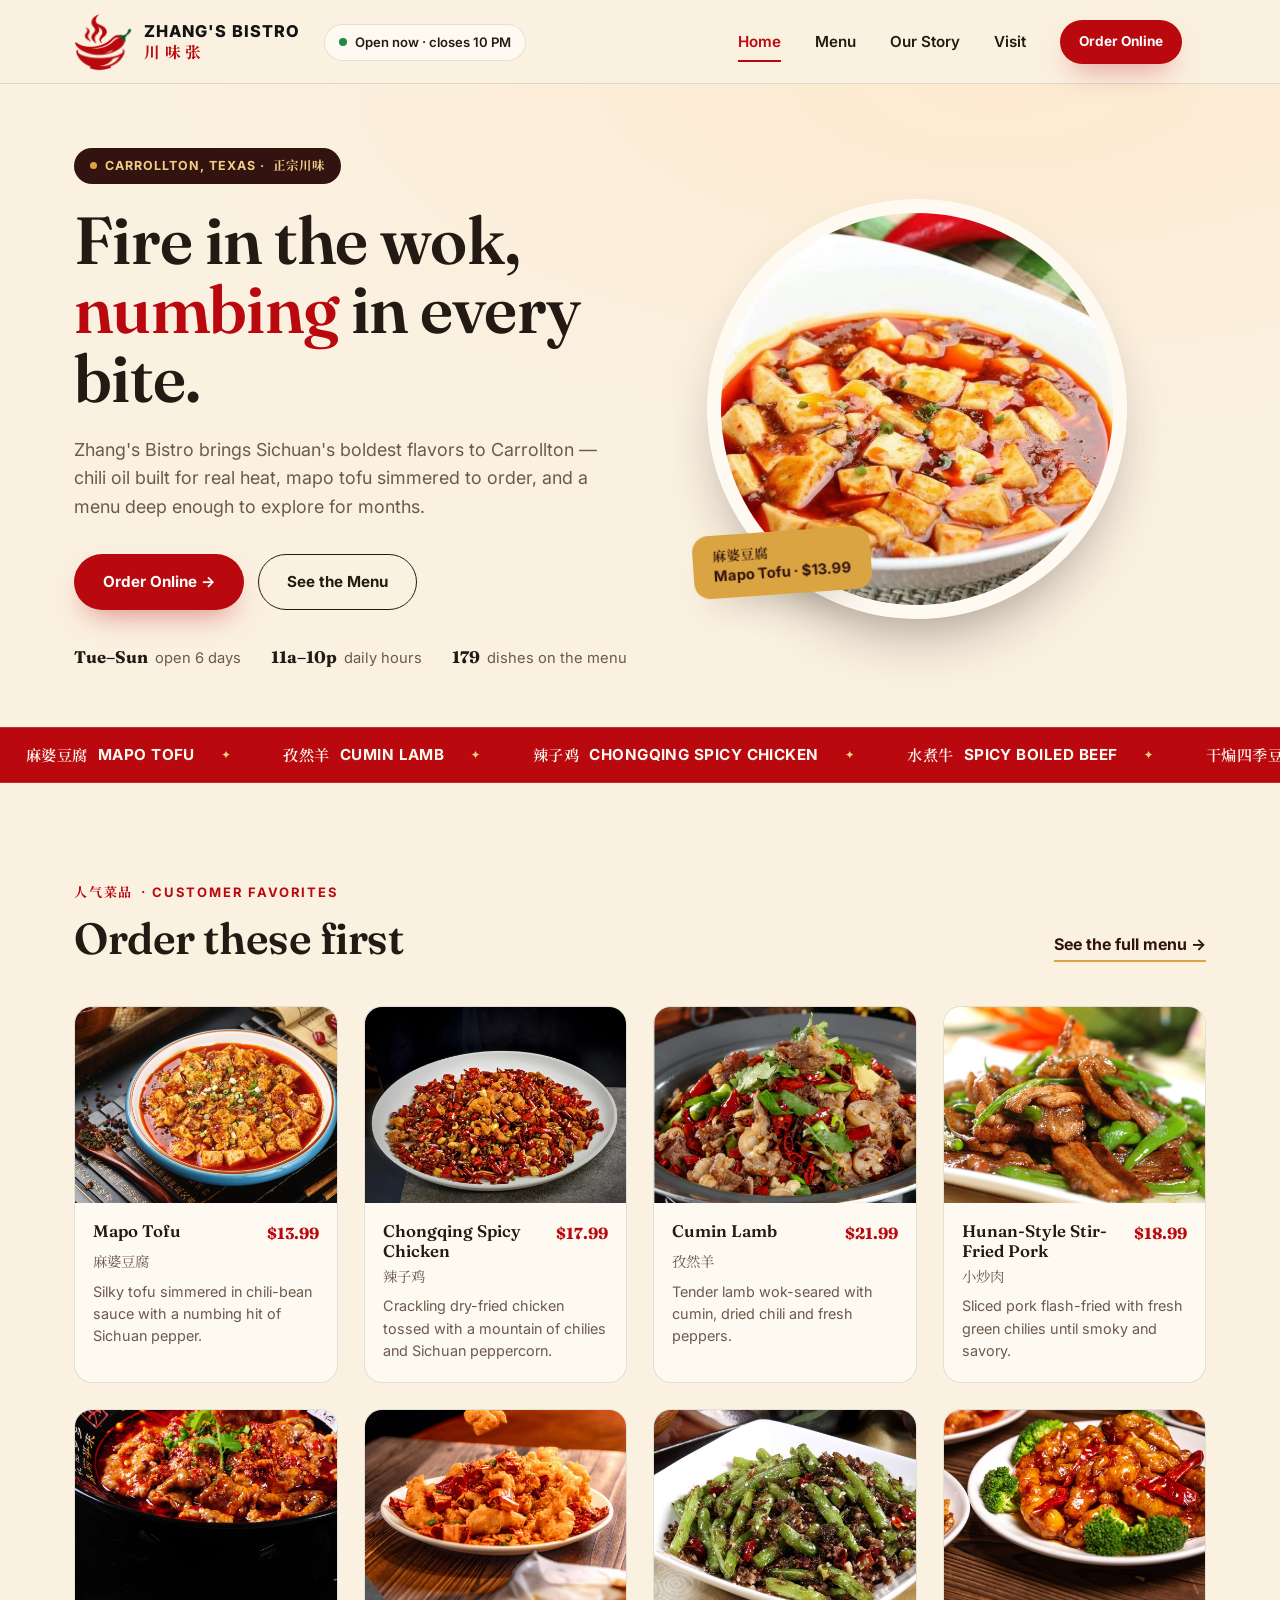
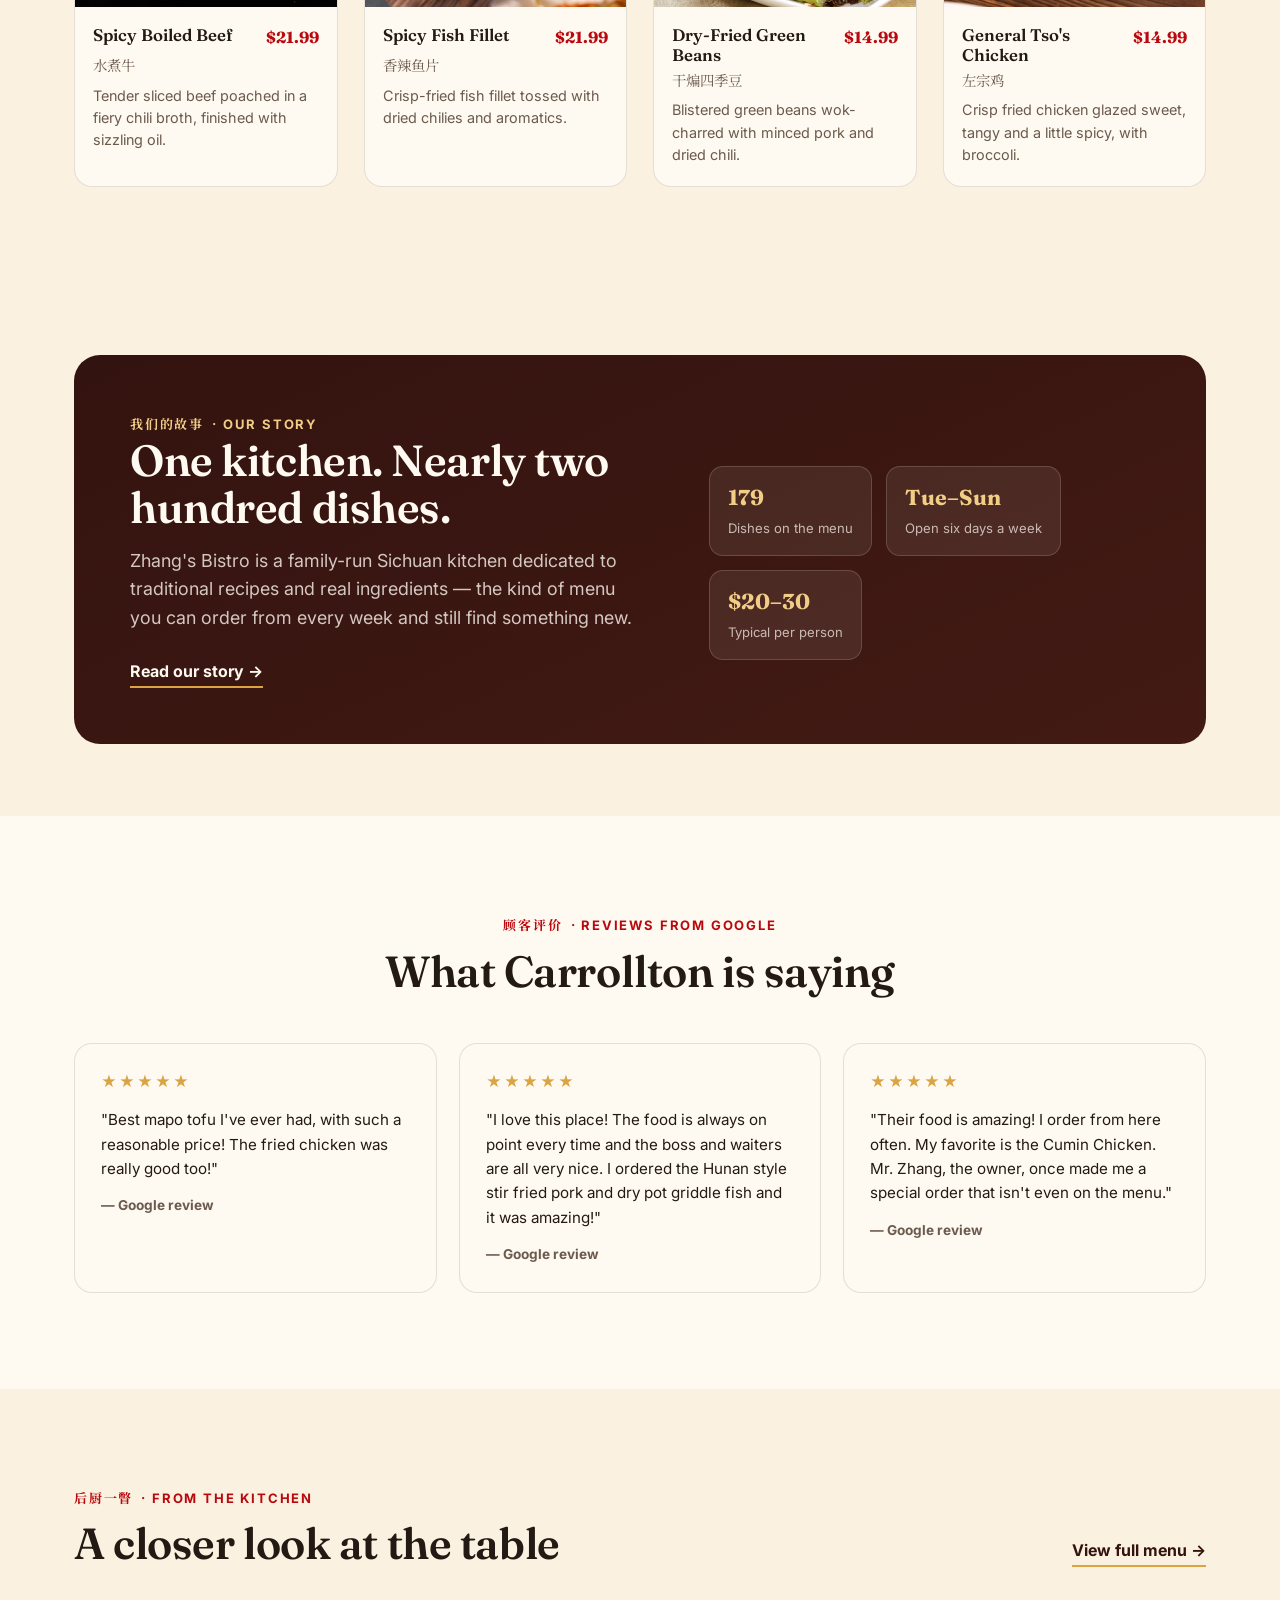
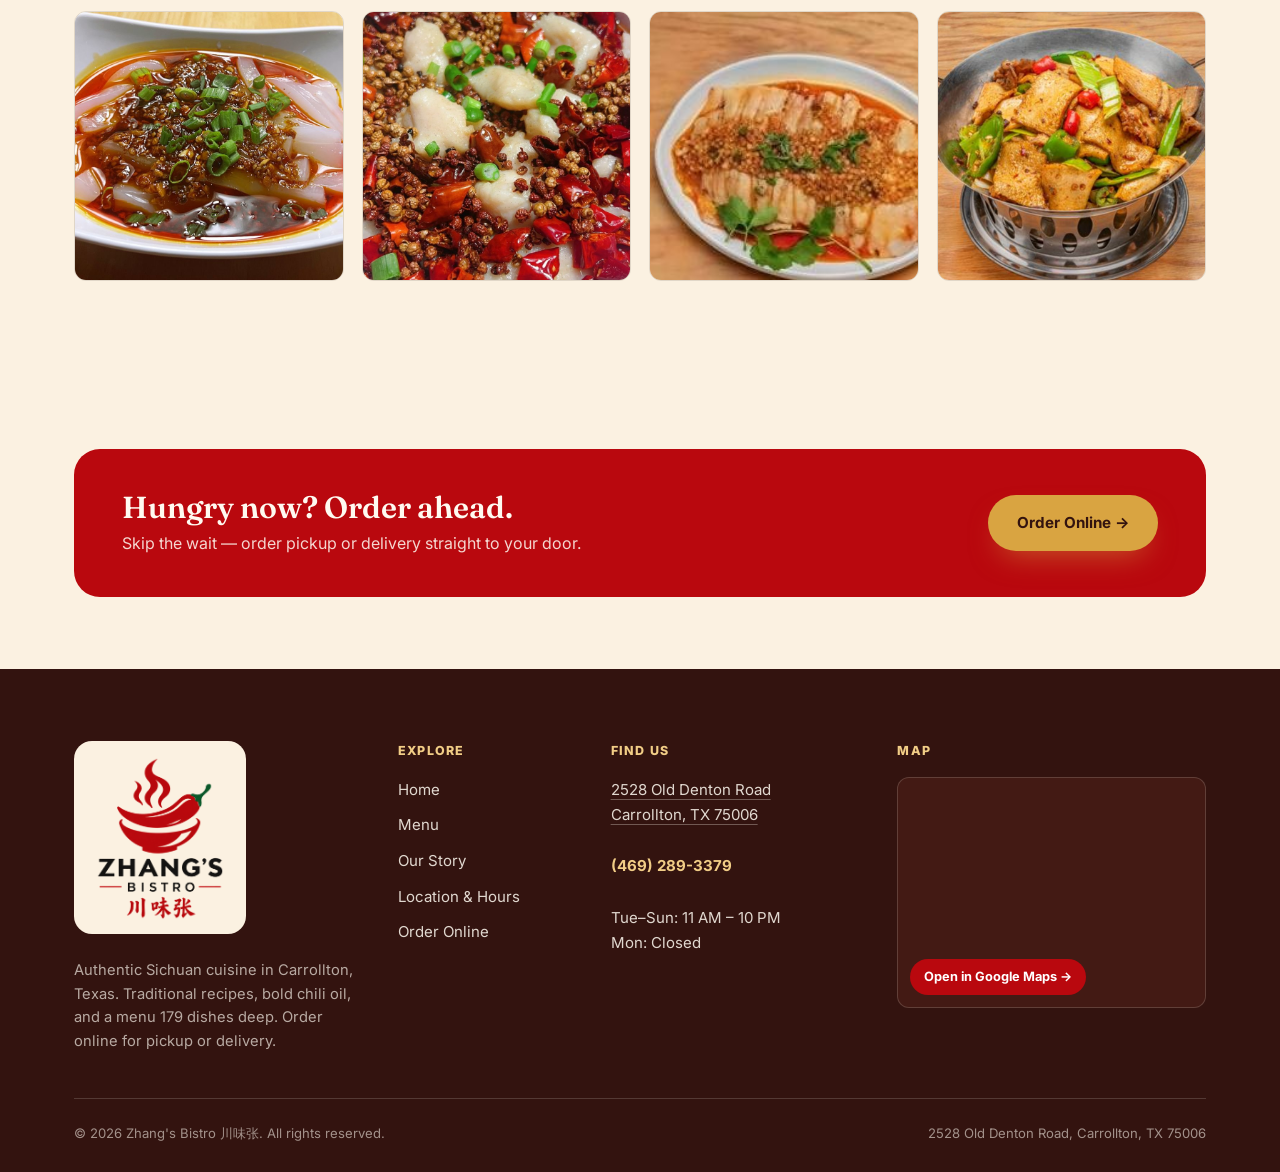
==== commit 06b815e4: "Add menu dish photos, live open/closed badge, and structured data Every menu row now opens a dialog " ====
--- a/index.html
+++ b/index.html
@@ -4,21 +4,79 @@
 <meta charset="UTF-8" />
 <meta name="viewport" content="width=device-width, initial-scale=1.0" />
 <title>Zhang's Bistro 川味张 | Authentic Sichuan Cuisine in Carrollton, TX</title>
-<meta name="description" content="Zhang's Bistro 川味张 serves bold, authentic Sichuan cuisine in Carrollton, TX — mapo tofu, Chongqing spicy chicken, dry pot and 175+ dishes made to order. Order pickup & delivery online." />
+<meta name="description" content="Zhang's Bistro 川味张 serves bold, authentic Sichuan cuisine in Carrollton, TX — mapo tofu, Chongqing spicy chicken, dry pot and 179 dishes made to order. Order pickup & delivery online." />
 <meta property="og:title" content="Zhang's Bistro 川味张 — Authentic Sichuan Cuisine in Carrollton, TX" />
 <meta property="og:description" content="Bold, numbing-spicy Sichuan cooking in Carrollton, TX. 179 dishes, made to order." />
-<meta property="og:image" content="assets/img/table-spread.jpg" />
+<meta property="og:image" content="https://www.zhangsbistro.com/assets/img/table-spread.jpg" />
+<meta property="og:url" content="https://www.zhangsbistro.com/" />
 <meta property="og:type" content="website" />
 <link rel="icon" type="image/png" href="assets/img/favicon.png" />
 <link rel="apple-touch-icon" href="assets/img/apple-touch-icon.png" />
 <link rel="preconnect" href="https://fonts.googleapis.com" />
 <link rel="preconnect" href="https://fonts.gstatic.com" crossorigin />
 <link href="https://fonts.googleapis.com/css2?family=Fraunces:opsz,wght@9..144,500;9..144,600;9..144,700&family=Inter:wght@400;500;600;700;800&family=Noto+Serif+SC:wght@500;600;700&display=swap" rel="stylesheet" />
-<link rel="stylesheet" href="css/styles.css?v=8" />
+<link rel="stylesheet" href="css/styles.css?v=12" />
+<link rel="canonical" href="https://www.zhangsbistro.com/" />
+<script type="application/ld+json">
+{
+ "@context": "https://schema.org",
+ "@type": "Restaurant",
+ "@id": "https://www.zhangsbistro.com/#restaurant",
+ "name": "Zhang's Bistro 川味张",
+ "alternateName": [
+  "Zhang's Bistro",
+  "川味张"
+ ],
+ "description": "Authentic Sichuan cuisine in Carrollton, Texas: mapo tofu, Chongqing spicy chicken, dry pot, live fish and 179 dishes made to order.",
+ "url": "https://www.zhangsbistro.com/",
+ "telephone": "+1-469-289-3379",
+ "image": [
+  "https://www.zhangsbistro.com/assets/img/table-spread.jpg",
+  "https://www.zhangsbistro.com/assets/img/storefront.jpg"
+ ],
+ "logo": "https://www.zhangsbistro.com/assets/img/logo-full.png",
+ "servesCuisine": [
+  "Sichuan",
+  "Chinese"
+ ],
+ "priceRange": "$$",
+ "address": {
+  "@type": "PostalAddress",
+  "streetAddress": "2528 Old Denton Road",
+  "addressLocality": "Carrollton",
+  "addressRegion": "TX",
+  "postalCode": "75006",
+  "addressCountry": "US"
+ },
+ "geo": {
+  "@type": "GeoCoordinates",
+  "latitude": 32.9799524,
+  "longitude": -96.9080023
+ },
+ "hasMap": "https://maps.google.com/?cid=12278787416581285066",
+ "openingHoursSpecification": [
+  {
+   "@type": "OpeningHoursSpecification",
+   "dayOfWeek": [
+    "Tuesday",
+    "Wednesday",
+    "Thursday",
+    "Friday",
+    "Saturday",
+    "Sunday"
+   ],
+   "opens": "11:00",
+   "closes": "22:00"
+  }
+ ],
+ "hasMenu": "https://www.zhangsbistro.com/menu.html"
+}
+</script>
 </head>
 <body>
 
 <header class="site-header">
+  <div class="open-status-bar"><span class="open-status" data-open-status><span class="open-status-dot"></span><span class="open-status-text">Tue–Sun · 11 AM – 10 PM</span></span></div>
   <div class="container">
     <a href="index.html" class="brand">
       <img src="assets/img/logo-mark.png" class="brand-logo" alt="" width="239" height="240" />
@@ -27,6 +85,7 @@
         <span class="cn">川味张</span>
       </span>
     </a>
+    <span class="open-status open-status--inline" data-open-status><span class="open-status-dot"></span><span class="open-status-text">Tue–Sun · 11 AM – 10 PM</span></span>
     <nav class="main-nav" id="mainNav">
       <a href="index.html" class="is-active">Home</a>
       <a href="menu.html">Menu</a>
@@ -303,6 +362,6 @@
   </div>
 </footer>
 
-<script src="js/main.js?v=8"></script>
+<script src="js/main.js?v=11"></script>
 </body>
 </html>
--- a/css/styles.css
+++ b/css/styles.css
@@ -25,7 +25,9 @@
   --radius-md: 18px;
   --radius-sm: 12px;
   --container: 1180px;
-  --header-h: 84px;
+  --header-row-h: 84px;
+  --status-h: 0px;
+  --header-h: calc(var(--header-row-h) + var(--status-h));
   --font-display: "Fraunces", "Noto Serif SC", serif;
   --font-body: "Inter", "Noto Sans SC", system-ui, sans-serif;
   --font-cn: "Noto Serif SC", serif;
@@ -52,9 +54,15 @@
   -webkit-font-smoothing: antialiased;
 }
 
+@media (max-width: 1100px) {
+  :root {
+    --status-h: 28px;
+  }
+}
+
 @media (max-width: 480px) {
   :root {
-    --header-h: 66px;
+    --header-row-h: 66px;
   }
 }
 
@@ -246,7 +254,7 @@
   align-items: center;
   justify-content: space-between;
   gap: 24px;
-  height: var(--header-h);
+  height: var(--header-row-h);
 }
 
 .brand {
@@ -254,7 +262,92 @@
   align-items: center;
   gap: 12px;
   min-width: 0;
-  flex: 1 1 auto;
+  flex: 0 1 auto;
+}
+
+/* Live open/closed badge: inline pill on wide screens, slim strip above the header row below 1100px. */
+.open-status {
+  --dot: var(--ink-faint);
+  display: inline-flex;
+  align-items: center;
+  gap: 8px;
+  font-size: 0.82rem;
+  font-weight: 600;
+  white-space: nowrap;
+}
+
+.open-status-dot {
+  width: 8px;
+  height: 8px;
+  flex-shrink: 0;
+  border-radius: 50%;
+  background: var(--dot);
+}
+
+.open-status[data-state="open"] { --dot: #1c8a4a; }
+.open-status[data-state="closing"] { --dot: #d98a00; }
+.open-status[data-state="closed"] { --dot: var(--red); }
+
+.open-status[data-state="open"] .open-status-dot {
+  animation: status-pulse 2.4s ease-out infinite;
+}
+
+@keyframes status-pulse {
+  0% { box-shadow: 0 0 0 0 rgba(28, 138, 74, 0.45); }
+  70%, 100% { box-shadow: 0 0 0 7px rgba(28, 138, 74, 0); }
+}
+
+.open-status--inline {
+  margin-right: auto;
+  padding: 7px 14px;
+  border: 1px solid var(--line);
+  border-radius: 999px;
+  background: var(--paper);
+  color: var(--ink);
+}
+
+.open-status-bar {
+  display: none;
+  height: var(--status-h);
+  align-items: center;
+  justify-content: center;
+  background: var(--deep);
+  color: rgba(255, 250, 241, 0.92);
+}
+
+.open-status-bar .open-status {
+  font-size: 0.76rem;
+  letter-spacing: 0.02em;
+}
+
+.open-status-bar .open-status[data-state="open"] { --dot: #3fcf7a; }
+.open-status-bar .open-status[data-state="closing"] { --dot: #f5b638; }
+.open-status-bar .open-status[data-state="closed"] { --dot: #ff6b5e; }
+
+@media (max-width: 1100px) {
+  .open-status--inline {
+    display: none;
+  }
+
+  .open-status-bar {
+    display: flex;
+  }
+
+  .main-nav {
+    margin-left: auto;
+  }
+}
+
+@media (max-width: 900px) {
+  .header-actions {
+    margin-left: auto;
+  }
+}
+
+@media (prefers-reduced-motion: reduce) {
+  .open-status[data-state="open"] .open-status-dot {
+    animation: none;
+  }
 }
 
 .brand-logo {
@@ -290,50 +383,6 @@
 
 .header-actions {
   flex-shrink: 0;
-}
-
-@media (max-width: 480px) {
-  .site-header .container {
-    padding: 0 16px;
-    gap: 8px;
-  }
-
-  .brand {
-    gap: 7px;
-  }
-
-  .brand-logo {
-    width: 42px;
-  }
-
-  .brand-word strong {
-    font-size: 0.8rem;
-    letter-spacing: 0.03em;
-  }
-
-  .brand-word .cn {
-    font-size: 0.8rem;
-  }
-
-  .header-actions {
-    gap: 8px;
-    flex-shrink: 0;
-  }
-
-  .header-actions .btn-primary.header-order {
-    padding: 9px 14px;
-    font-size: 0.78rem;
-  }
-
-  .nav-toggle {
-    width: 36px;
-    height: 36px;
-  }
-
-  .nav-toggle svg {
-    width: 17px;
-    height: 17px;
-  }
 }
 
 .main-nav {
@@ -442,6 +491,71 @@
   }
 }
 
+/* Small-phone header sizing. Must stay below the base header rules and the 900px block it overrides. */
+@media (max-width: 480px) {
+  .site-header .container {
+    padding: 0 16px;
+    gap: 8px;
+  }
+
+  .brand {
+    gap: 7px;
+  }
+
+  .brand-logo {
+    width: 42px;
+  }
+
+  .brand-word strong {
+    font-size: 0.8rem;
+    letter-spacing: 0.03em;
+  }
+
+  .brand-word .cn {
+    font-size: 0.8rem;
+  }
+
+  .header-actions {
+    gap: 8px;
+  }
+
+  .header-actions .btn-primary.header-order {
+    padding: 9px 14px;
+    font-size: 0.78rem;
+  }
+
+  .nav-toggle {
+    width: 36px;
+    height: 36px;
+  }
+
+  .nav-toggle svg {
+    width: 17px;
+    height: 17px;
+  }
+}
+
+@media (max-width: 360px) {
+  .brand-logo {
+    width: 36px;
+  }
+
+  .brand-word strong {
+    font-size: 0.72rem;
+  }
+
+  .header-actions .btn-primary.header-order {
+    padding: 8px 11px;
+    font-size: 0.74rem;
+  }
+}
+
+@media (max-width: 340px) {
+  .header-actions .btn-primary.header-order {
+    display: none;
+  }
+}
+
 /* ---------------------------------- hero ---------------------------------- */
 
 .hero {
@@ -1280,12 +1394,211 @@
   align-items: baseline;
   justify-content: space-between;
   gap: 10px;
+  width: 100%;
+  margin: 0;
   padding: 12px 0;
+  background: none;
+  border: 0;
   border-bottom: 1px dashed var(--line);
+  color: inherit;
+  font: inherit;
+  text-align: left;
+  cursor: pointer;
 }
 
 .menu-item:last-child {
   border-bottom: none;
+}
+
+.menu-item:hover .menu-item-en,
+.menu-item:focus-visible .menu-item-en {
+  color: var(--red);
+}
+
+.menu-item:focus-visible {
+  outline: 2px solid var(--red);
+  outline-offset: 3px;
+  border-radius: 6px;
+}
+
+.photo-icon {
+  display: inline-block;
+  flex-shrink: 0;
+  width: 15px;
+  height: 15px;
+  background-color: currentColor;
+  opacity: 0.5;
+  -webkit-mask: url("data:image/svg+xml,%3Csvg xmlns='http://www.w3.org/2000/svg' viewBox='0 0 24 24' fill='none' stroke='black' stroke-width='2' stroke-linecap='round' stroke-linejoin='round'%3E%3Cpath d='M23 19a2 2 0 0 1-2 2H3a2 2 0 0 1-2-2V8a2 2 0 0 1 2-2h4l2-3h6l2 3h4a2 2 0 0 1 2 2z'/%3E%3Ccircle cx='12' cy='13' r='4'/%3E%3C/svg%3E") center / contain no-repeat;
+  mask: url("data:image/svg+xml,%3Csvg xmlns='http://www.w3.org/2000/svg' viewBox='0 0 24 24' fill='none' stroke='black' stroke-width='2' stroke-linecap='round' stroke-linejoin='round'%3E%3Cpath d='M23 19a2 2 0 0 1-2 2H3a2 2 0 0 1-2-2V8a2 2 0 0 1 2-2h4l2-3h6l2 3h4a2 2 0 0 1 2 2z'/%3E%3Ccircle cx='12' cy='13' r='4'/%3E%3C/svg%3E") center / contain no-repeat;
+}
+
+.menu-item:hover .photo-icon {
+  opacity: 1;
+}
+
+.menu-tip {
+  display: inline-flex;
+  align-items: center;
+  gap: 6px;
+  color: var(--red);
+}
+
+.menu-tip .photo-icon {
+  opacity: 1;
+}
+
+/* Dish photo dialog */
+.dish-dialog {
+  width: min(520px, calc(100% - 32px));
+  max-height: calc(100dvh - 32px);
+  padding: 0;
+  border: 0;
+  border-radius: var(--radius-lg);
+  background: var(--paper);
+  color: var(--ink);
+  box-shadow: var(--shadow-lg);
+  overflow: hidden;
+}
+
+.dish-dialog::backdrop {
+  background: rgba(36, 20, 14, 0.6);
+}
+
+.dish-dialog[open] {
+  animation: dialog-in 0.22s ease;
+}
+
+.dish-dialog-inner {
+  position: relative;
+  max-height: inherit;
+  overflow-y: auto;
+}
+
+.dish-dialog-close {
+  position: absolute;
+  top: 12px;
+  right: 12px;
+  z-index: 2;
+  width: 38px;
+  height: 38px;
+  display: flex;
+  align-items: center;
+  justify-content: center;
+  border: 0;
+  border-radius: 50%;
+  background: rgba(255, 250, 241, 0.94);
+  color: var(--ink);
+  box-shadow: var(--shadow);
+}
+
+.dish-dialog-close svg {
+  width: 18px;
+  height: 18px;
+}
+
+.dish-dialog-media {
+  aspect-ratio: 4 / 3;
+  background: var(--cream-2);
+}
+
+.dish-dialog-media > img {
+  width: 100%;
+  height: 100%;
+  object-fit: cover;
+}
+
+.dish-dialog-placeholder {
+  height: 100%;
+  display: flex;
+  flex-direction: column;
+  align-items: center;
+  justify-content: center;
+  gap: 6px;
+  text-align: center;
+  background: radial-gradient(circle at 50% 40%, var(--paper) 0%, var(--cream-2) 75%);
+  color: var(--ink-soft);
+}
+
+.dish-dialog-placeholder img {
+  width: 84px;
+  height: auto;
+  margin-bottom: 8px;
+  opacity: 0.35;
+}
+
+.dish-dialog-placeholder strong {
+  font-family: var(--font-display);
+  font-size: 1.25rem;
+  color: var(--ink);
+}
+
+.dish-dialog-body {
+  display: flex;
+  flex-direction: column;
+  align-items: flex-start;
+  gap: 8px;
+  padding: 22px 24px 26px;
+}
+
+.dish-dialog-cat {
+  font-size: 0.75rem;
+  font-weight: 800;
+  letter-spacing: 0.12em;
+  text-transform: uppercase;
+  color: var(--red);
+}
+
+.dish-dialog-title {
+  display: flex;
+  align-items: baseline;
+  justify-content: space-between;
+  gap: 16px;
+  width: 100%;
+}
+
+.dish-dialog-title h3 {
+  font-size: 1.4rem;
+}
+
+.dish-dialog-price {
+  font-family: var(--font-display);
+  font-size: 1.25rem;
+  font-weight: 700;
+  color: var(--red);
+  white-space: nowrap;
+}
+
+.dish-dialog-cn {
+  font-size: 1.05rem;
+  color: var(--ink-soft);
+}
+
+.dish-dialog-flags {
+  display: flex;
+  gap: 6px;
+}
+
+.dish-dialog-flags:empty {
+  display: none;
+}
+
+.dish-dialog-body .btn {
+  margin-top: 10px;
+}
+
+html.dialog-open {
+  overflow: hidden;
+}
+
+@keyframes dialog-in {
+  from { opacity: 0; transform: translateY(12px) scale(0.98); }
+  to { opacity: 1; transform: none; }
+}
+
+@media (prefers-reduced-motion: reduce) {
+  .dish-dialog[open] {
+    animation: none;
+  }
 }
 
 .menu-item-name {
@@ -1297,10 +1610,18 @@
 .menu-item-en {
   font-weight: 600;
   font-size: 0.96rem;
-  display: flex;
-  align-items: center;
-  gap: 8px;
-  flex-wrap: wrap;
+}
+
+/* Inline flow so the icon and flags follow the last word when a long name wraps. */
+.menu-item-en .photo-icon,
+.menu-item-en .pop-flag,
+.menu-item-en .soldout-flag {
+  margin-left: 7px;
+  vertical-align: middle;
+}
+
+.menu-item-en .photo-icon {
+  vertical-align: -2px;
 }
 
 .menu-item-cn {
@@ -1317,6 +1638,7 @@
 }
 
 .pop-flag {
+  display: inline-block;
   font-size: 0.62rem;
   font-weight: 800;
   letter-spacing: 0.04em;
@@ -1328,6 +1650,7 @@
 }
 
 .soldout-flag {
+  display: inline-block;
   font-size: 0.62rem;
   font-weight: 800;
   letter-spacing: 0.04em;
